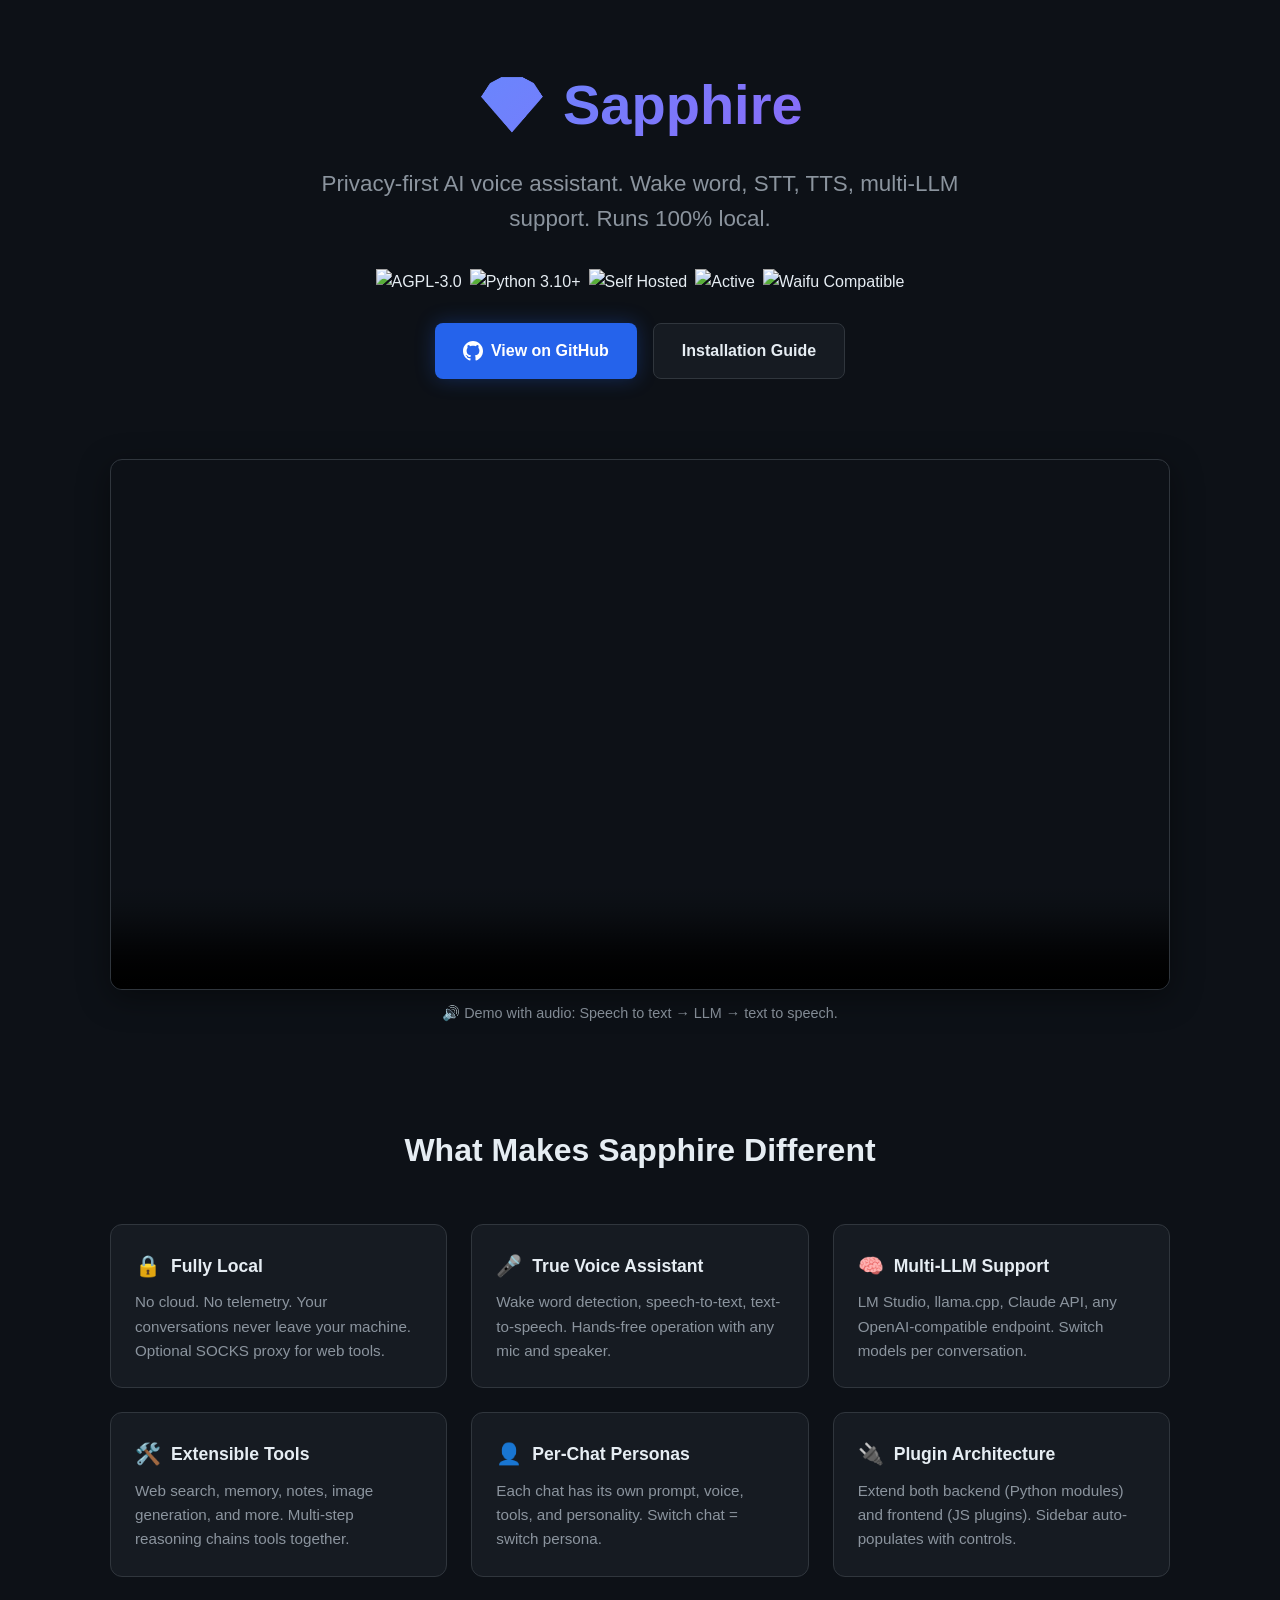
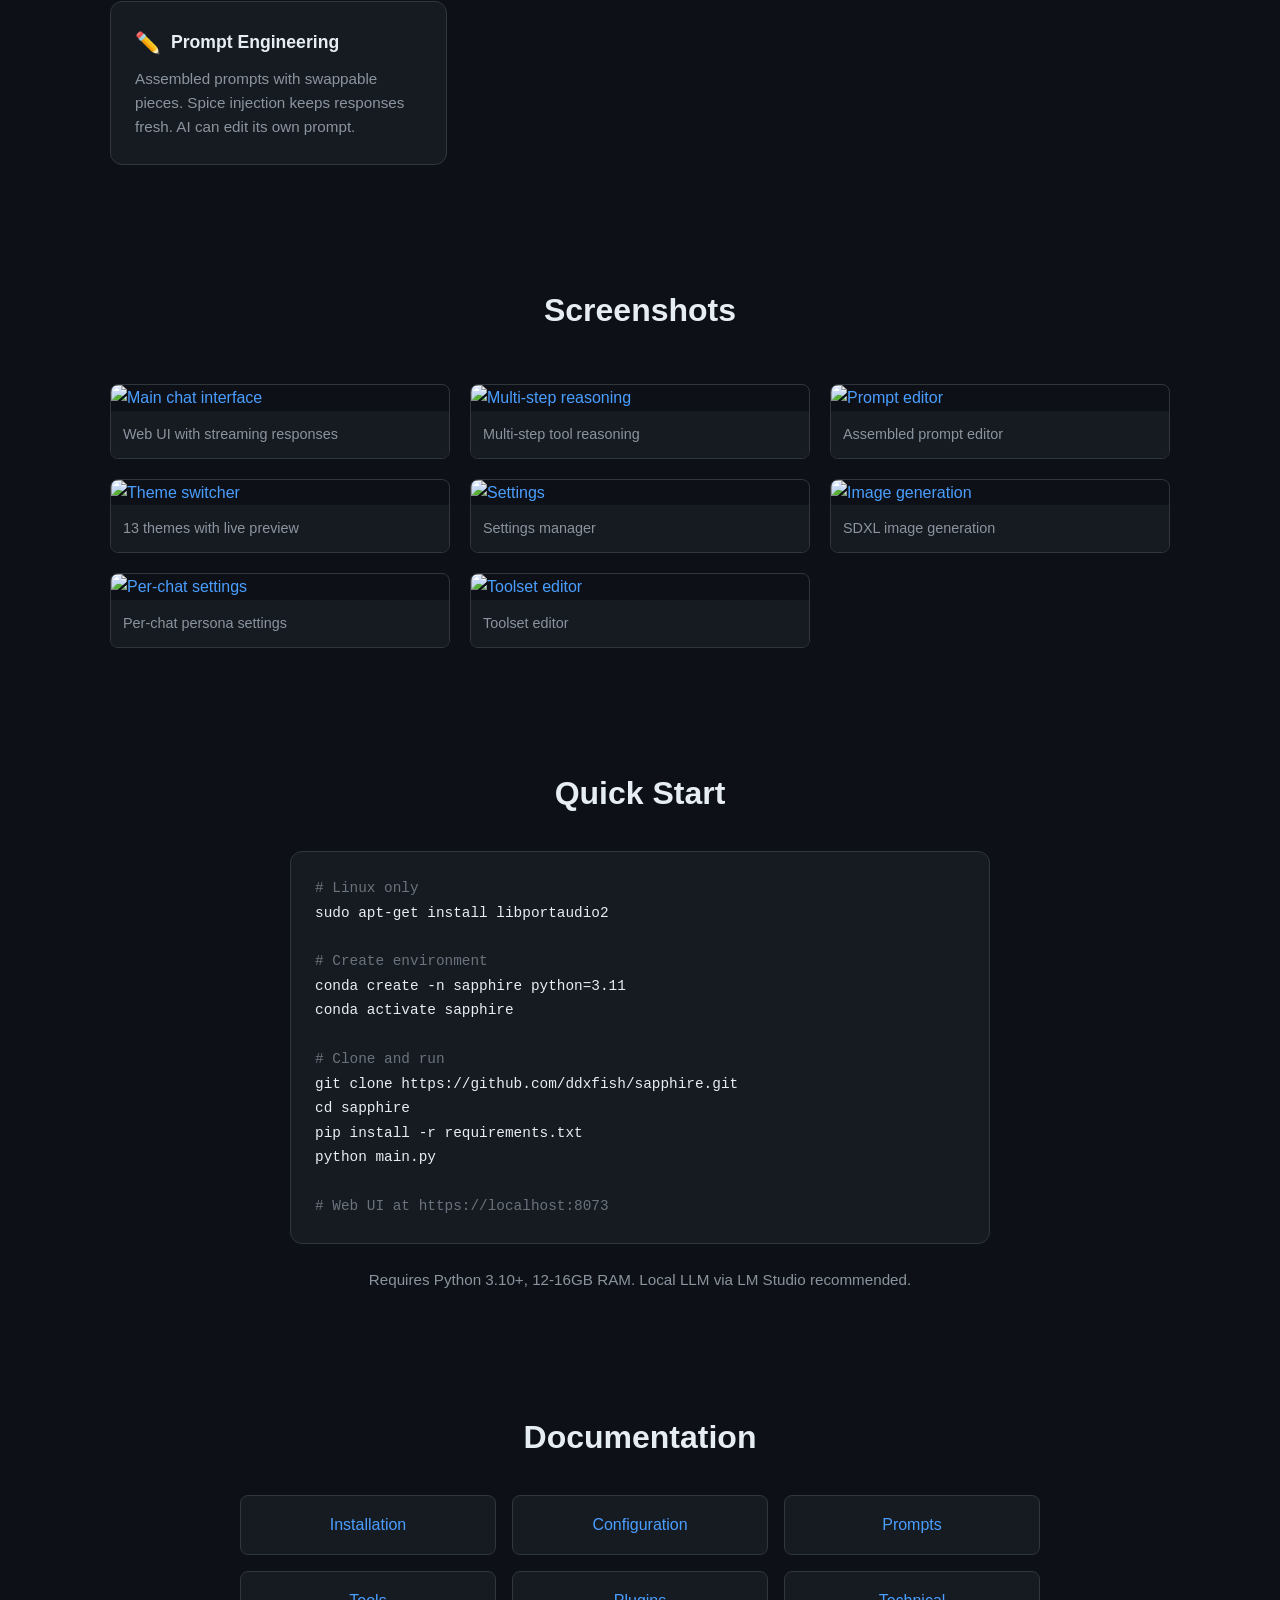
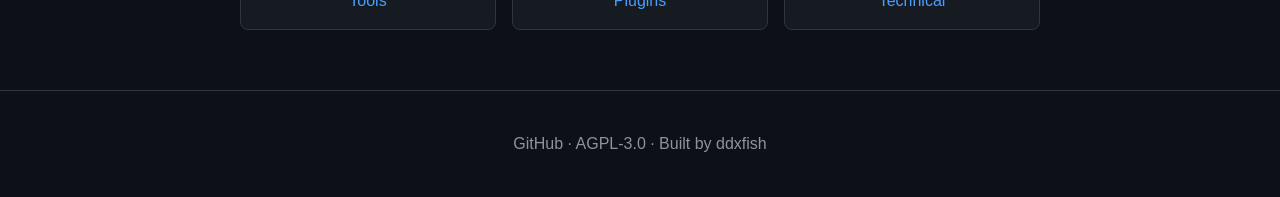
==== docs/index.html @ 8d2a9f5e "index.html for github pages" ====
<!DOCTYPE html>
<html lang="en">
<head>
    <meta charset="UTF-8">
    <meta name="viewport" content="width=device-width, initial-scale=1.0">
    <title>Sapphire - Local AI Voice Assistant</title>
    <meta name="description" content="Privacy-first AI voice assistant with wake word, STT, TTS, and multi-LLM support. Runs 100% local.">
    <link rel="icon" href="data:image/svg+xml,<svg xmlns='http://www.w3.org/2000/svg' viewBox='0 0 100 100'><text y='.9em' font-size='90'>💎</text></svg>">
    <style>
        :root {
            --bg: #0d1117;
            --bg-card: #161b22;
            --border: #30363d;
            --text: #e6edf3;
            --text-muted: #8b949e;
            --accent: #4a9eff;
            --accent-hover: #6bb3ff;
            --sapphire: #2563eb;
            --sapphire-glow: rgba(37, 99, 235, 0.3);
        }
        
        * { box-sizing: border-box; margin: 0; padding: 0; }
        
        body {
            font-family: -apple-system, BlinkMacSystemFont, 'Segoe UI', Roboto, Oxygen, Ubuntu, sans-serif;
            background: var(--bg);
            color: var(--text);
            line-height: 1.6;
        }
        
        a { color: var(--accent); text-decoration: none; }
        a:hover { color: var(--accent-hover); }
        
        .container {
            max-width: 1100px;
            margin: 0 auto;
            padding: 0 20px;
        }
        
        /* Hero */
        .hero {
            padding: 60px 0 40px;
            text-align: center;
        }
        
        .hero h1 {
            font-size: 3.5rem;
            font-weight: 700;
            margin-bottom: 16px;
            background: linear-gradient(135deg, var(--accent), #a855f7);
            -webkit-background-clip: text;
            -webkit-text-fill-color: transparent;
            background-clip: text;
        }
        
        .hero .tagline {
            font-size: 1.4rem;
            color: var(--text-muted);
            max-width: 700px;
            margin: 0 auto 32px;
        }
        
        .badges {
            display: flex;
            flex-wrap: wrap;
            justify-content: center;
            gap: 8px;
            margin-bottom: 32px;
        }
        
        .badges img { height: 22px; }
        
        .cta-buttons {
            display: flex;
            justify-content: center;
            gap: 16px;
            flex-wrap: wrap;
        }
        
        .btn {
            display: inline-flex;
            align-items: center;
            gap: 8px;
            padding: 14px 28px;
            border-radius: 8px;
            font-size: 1rem;
            font-weight: 600;
            transition: all 0.2s;
        }
        
        .btn-primary {
            background: var(--sapphire);
            color: white;
            box-shadow: 0 0 20px var(--sapphire-glow);
        }
        
        .btn-primary:hover {
            background: #3b82f6;
            color: white;
            transform: translateY(-2px);
        }
        
        .btn-secondary {
            background: var(--bg-card);
            border: 1px solid var(--border);
            color: var(--text);
        }
        
        .btn-secondary:hover {
            border-color: var(--accent);
            color: var(--text);
        }
        
        /* Video */
        .video-section {
            padding: 40px 0;
        }
        
        .video-wrapper {
            position: relative;
            border-radius: 12px;
            overflow: hidden;
            border: 1px solid var(--border);
            box-shadow: 0 8px 32px rgba(0,0,0,0.4);
        }
        
        .video-wrapper video {
            width: 100%;
            display: block;
        }
        
        .video-note {
            text-align: center;
            color: var(--text-muted);
            font-size: 0.9rem;
            margin-top: 12px;
        }
        
        /* Features */
        .features {
            padding: 60px 0;
        }
        
        .features h2 {
            text-align: center;
            font-size: 2rem;
            margin-bottom: 48px;
        }
        
        .feature-grid {
            display: grid;
            grid-template-columns: repeat(auto-fit, minmax(300px, 1fr));
            gap: 24px;
        }
        
        .feature-card {
            background: var(--bg-card);
            border: 1px solid var(--border);
            border-radius: 12px;
            padding: 24px;
            transition: border-color 0.2s;
        }
        
        .feature-card:hover {
            border-color: var(--accent);
        }
        
        .feature-card h3 {
            font-size: 1.1rem;
            margin-bottom: 8px;
            display: flex;
            align-items: center;
            gap: 10px;
        }
        
        .feature-card p {
            color: var(--text-muted);
            font-size: 0.95rem;
        }
        
        .feature-icon {
            font-size: 1.3rem;
        }
        
        /* Screenshots */
        .screenshots {
            padding: 60px 0;
        }
        
        .screenshots h2 {
            text-align: center;
            font-size: 2rem;
            margin-bottom: 48px;
        }
        
        .screenshot-grid {
            display: grid;
            grid-template-columns: repeat(auto-fit, minmax(280px, 1fr));
            gap: 20px;
        }
        
        .screenshot-item {
            border-radius: 8px;
            overflow: hidden;
            border: 1px solid var(--border);
            transition: transform 0.2s, box-shadow 0.2s;
        }
        
        .screenshot-item:hover {
            transform: translateY(-4px);
            box-shadow: 0 12px 24px rgba(0,0,0,0.3);
        }
        
        .screenshot-item img {
            width: 100%;
            display: block;
        }
        
        .screenshot-item figcaption {
            padding: 12px;
            background: var(--bg-card);
            font-size: 0.9rem;
            color: var(--text-muted);
        }
        
        /* Install */
        .install {
            padding: 60px 0;
        }
        
        .install h2 {
            text-align: center;
            font-size: 2rem;
            margin-bottom: 32px;
        }
        
        .code-block {
            background: var(--bg-card);
            border: 1px solid var(--border);
            border-radius: 12px;
            padding: 24px;
            overflow-x: auto;
            max-width: 700px;
            margin: 0 auto;
        }
        
        .code-block pre {
            font-family: 'SF Mono', Monaco, 'Cascadia Code', monospace;
            font-size: 0.9rem;
            line-height: 1.7;
        }
        
        .code-block .comment { color: #6a737d; }
        .code-block .cmd { color: var(--text); }
        
        .requirements {
            text-align: center;
            margin-top: 24px;
            color: var(--text-muted);
            font-size: 0.95rem;
        }
        
        /* Docs */
        .docs {
            padding: 60px 0;
        }
        
        .docs h2 {
            text-align: center;
            font-size: 2rem;
            margin-bottom: 32px;
        }
        
        .docs-grid {
            display: grid;
            grid-template-columns: repeat(auto-fit, minmax(200px, 1fr));
            gap: 16px;
            max-width: 800px;
            margin: 0 auto;
        }
        
        .docs-link {
            display: block;
            background: var(--bg-card);
            border: 1px solid var(--border);
            border-radius: 8px;
            padding: 16px;
            text-align: center;
            transition: border-color 0.2s;
        }
        
        .docs-link:hover {
            border-color: var(--accent);
        }
        
        /* Footer */
        footer {
            padding: 40px 0;
            text-align: center;
            border-top: 1px solid var(--border);
            color: var(--text-muted);
        }
        
        footer a { color: var(--text-muted); }
        footer a:hover { color: var(--accent); }
        
        /* Responsive */
        @media (max-width: 600px) {
            .hero h1 { font-size: 2.5rem; }
            .hero .tagline { font-size: 1.1rem; }
            .btn { padding: 12px 20px; font-size: 0.95rem; }
        }
    </style>
</head>
<body>
    <div class="container">
        <section class="hero">
            <h1>💎 Sapphire</h1>
            <p class="tagline">Privacy-first AI voice assistant. Wake word, STT, TTS, multi-LLM support. Runs 100% local.</p>
            
            <div class="badges">
                <img src="https://img.shields.io/badge/License-AGPL_3.0-blue" alt="AGPL-3.0">
                <img src="https://img.shields.io/badge/Python-3.10+-3776AB?logo=python&logoColor=white" alt="Python 3.10+">
                <img src="https://img.shields.io/badge/Self_Hosted-100%25-informational" alt="Self Hosted">
                <img src="https://img.shields.io/badge/Status-Active-success" alt="Active">
                <img src="https://img.shields.io/badge/Waifu-Compatible-ff69b4" alt="Waifu Compatible">
            </div>
            
            <div class="cta-buttons">
                <a href="https://github.com/ddxfish/sapphire" class="btn btn-primary">
                    <svg width="20" height="20" viewBox="0 0 24 24" fill="currentColor"><path d="M12 0c-6.626 0-12 5.373-12 12 0 5.302 3.438 9.8 8.207 11.387.599.111.793-.261.793-.577v-2.234c-3.338.726-4.033-1.416-4.033-1.416-.546-1.387-1.333-1.756-1.333-1.756-1.089-.745.083-.729.083-.729 1.205.084 1.839 1.237 1.839 1.237 1.07 1.834 2.807 1.304 3.492.997.107-.775.418-1.305.762-1.604-2.665-.305-5.467-1.334-5.467-5.931 0-1.311.469-2.381 1.236-3.221-.124-.303-.535-1.524.117-3.176 0 0 1.008-.322 3.301 1.23.957-.266 1.983-.399 3.003-.404 1.02.005 2.047.138 3.006.404 2.291-1.552 3.297-1.23 3.297-1.23.653 1.653.242 2.874.118 3.176.77.84 1.235 1.911 1.235 3.221 0 4.609-2.807 5.624-5.479 5.921.43.372.823 1.102.823 2.222v3.293c0 .319.192.694.801.576 4.765-1.589 8.199-6.086 8.199-11.386 0-6.627-5.373-12-12-12z"/></svg>
                    View on GitHub
                </a>
                <a href="INSTALLATION.html" class="btn btn-secondary">Installation Guide</a>
            </div>
        </section>
        
        <section class="video-section">
            <div class="video-wrapper">
                <video controls poster="screenshots/sapphire-ai.png">
                    <source src="https://github.com/user-attachments/assets/ed0dca80-121b-46e0-9c94-b98d6e9228c8" type="video/mp4">
                    Your browser does not support video.
                </video>
            </div>
            <p class="video-note">🔊 Demo with audio: Speech to text → LLM → text to speech.</p>
        </section>
        
        <section class="features">
            <h2>What Makes Sapphire Different</h2>
            <div class="feature-grid">
                <div class="feature-card">
                    <h3><span class="feature-icon">🔒</span> Fully Local</h3>
                    <p>No cloud. No telemetry. Your conversations never leave your machine. Optional SOCKS proxy for web tools.</p>
                </div>
                <div class="feature-card">
                    <h3><span class="feature-icon">🎤</span> True Voice Assistant</h3>
                    <p>Wake word detection, speech-to-text, text-to-speech. Hands-free operation with any mic and speaker.</p>
                </div>
                <div class="feature-card">
                    <h3><span class="feature-icon">🧠</span> Multi-LLM Support</h3>
                    <p>LM Studio, llama.cpp, Claude API, any OpenAI-compatible endpoint. Switch models per conversation.</p>
                </div>
                <div class="feature-card">
                    <h3><span class="feature-icon">🛠️</span> Extensible Tools</h3>
                    <p>Web search, memory, notes, image generation, and more. Multi-step reasoning chains tools together.</p>
                </div>
                <div class="feature-card">
                    <h3><span class="feature-icon">👤</span> Per-Chat Personas</h3>
                    <p>Each chat has its own prompt, voice, tools, and personality. Switch chat = switch persona.</p>
                </div>
                <div class="feature-card">
                    <h3><span class="feature-icon">🔌</span> Plugin Architecture</h3>
                    <p>Extend both backend (Python modules) and frontend (JS plugins). Sidebar auto-populates with controls.</p>
                </div>
                <div class="feature-card">
                    <h3><span class="feature-icon">✏️</span> Prompt Engineering</h3>
                    <p>Assembled prompts with swappable pieces. Spice injection keeps responses fresh. AI can edit its own prompt.</p>
                </div>
            </div>
        </section>
        
        <section class="screenshots">
            <h2>Screenshots</h2>
            <div class="screenshot-grid">
                <figure class="screenshot-item">
                    <a href="screenshots/sapphire-ai.png" target="_blank">
                        <img src="screenshots/sapphire-ai.png" alt="Main chat interface" loading="lazy">
                    </a>
                    <figcaption>Web UI with streaming responses</figcaption>
                </figure>
                <figure class="screenshot-item">
                    <a href="screenshots/multi-step-tool-reasoning.png" target="_blank">
                        <img src="screenshots/multi-step-tool-reasoning.png" alt="Multi-step reasoning" loading="lazy">
                    </a>
                    <figcaption>Multi-step tool reasoning</figcaption>
                </figure>
                <figure class="screenshot-item">
                    <a href="screenshots/prompt-editor-assembled.png" target="_blank">
                        <img src="screenshots/prompt-editor-assembled.png" alt="Prompt editor" loading="lazy">
                    </a>
                    <figcaption>Assembled prompt editor</figcaption>
                </figure>
                <figure class="screenshot-item">
                    <a href="screenshots/theme-switcher.png" target="_blank">
                        <img src="screenshots/theme-switcher.png" alt="Theme switcher" loading="lazy">
                    </a>
                    <figcaption>13 themes with live preview</figcaption>
                </figure>
                <figure class="screenshot-item">
                    <a href="screenshots/settings-manager.png" target="_blank">
                        <img src="screenshots/settings-manager.png" alt="Settings" loading="lazy">
                    </a>
                    <figcaption>Settings manager</figcaption>
                </figure>
                <figure class="screenshot-item">
                    <a href="screenshots/image-generation.png" target="_blank">
                        <img src="screenshots/image-generation.png" alt="Image generation" loading="lazy">
                    </a>
                    <figcaption>SDXL image generation</figcaption>
                </figure>
                <figure class="screenshot-item">
                    <a href="screenshots/per-chat-settings.png" target="_blank">
                        <img src="screenshots/per-chat-settings.png" alt="Per-chat settings" loading="lazy">
                    </a>
                    <figcaption>Per-chat persona settings</figcaption>
                </figure>
                <figure class="screenshot-item">
                    <a href="screenshots/toolset-editor.png" target="_blank">
                        <img src="screenshots/toolset-editor.png" alt="Toolset editor" loading="lazy">
                    </a>
                    <figcaption>Toolset editor</figcaption>
                </figure>
            </div>
        </section>
        
        <section class="install">
            <h2>Quick Start</h2>
            <div class="code-block">
<pre><span class="comment"># Linux only</span>
<span class="cmd">sudo apt-get install libportaudio2</span>

<span class="comment"># Create environment</span>
<span class="cmd">conda create -n sapphire python=3.11</span>
<span class="cmd">conda activate sapphire</span>

<span class="comment"># Clone and run</span>
<span class="cmd">git clone https://github.com/ddxfish/sapphire.git</span>
<span class="cmd">cd sapphire</span>
<span class="cmd">pip install -r requirements.txt</span>
<span class="cmd">python main.py</span>

<span class="comment"># Web UI at https://localhost:8073</span></pre>
            </div>
            <p class="requirements">Requires Python 3.10+, 12-16GB RAM. Local LLM via LM Studio recommended.</p>
        </section>
        
        <section class="docs">
            <h2>Documentation</h2>
            <div class="docs-grid">
                <a href="INSTALLATION.html" class="docs-link">Installation</a>
                <a href="CONFIGURATION.html" class="docs-link">Configuration</a>
                <a href="PROMPTS.html" class="docs-link">Prompts</a>
                <a href="TOOLS.html" class="docs-link">Tools</a>
                <a href="PLUGINS.html" class="docs-link">Plugins</a>
                <a href="TECHNICAL.html" class="docs-link">Technical</a>
            </div>
        </section>
    </div>
    
    <footer>
        <div class="container">
            <p>
                <a href="https://github.com/ddxfish/sapphire">GitHub</a> · 
                <a href="https://github.com/ddxfish/sapphire/blob/main/LICENSE">AGPL-3.0</a> · 
                Built by <a href="https://github.com/ddxfish">ddxfish</a>
            </p>
        </div>
    </footer>
</body>
</html>
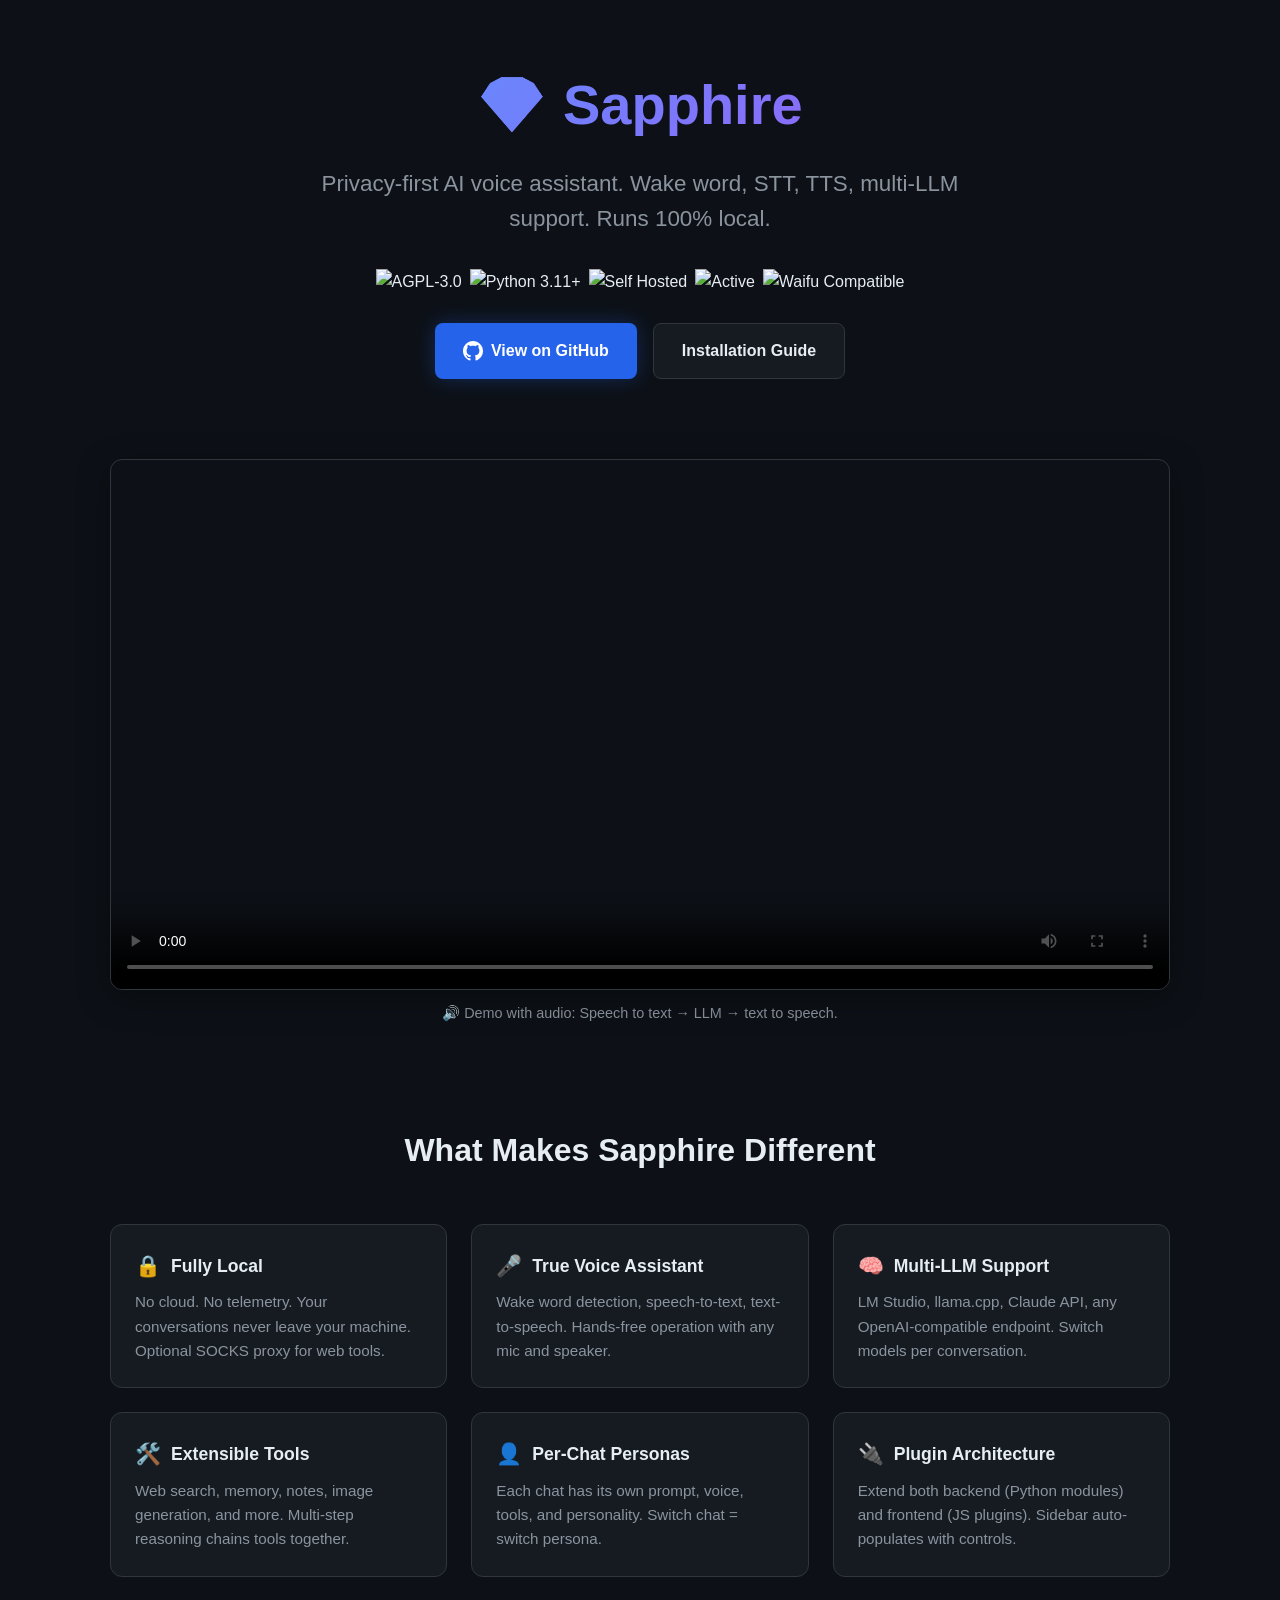
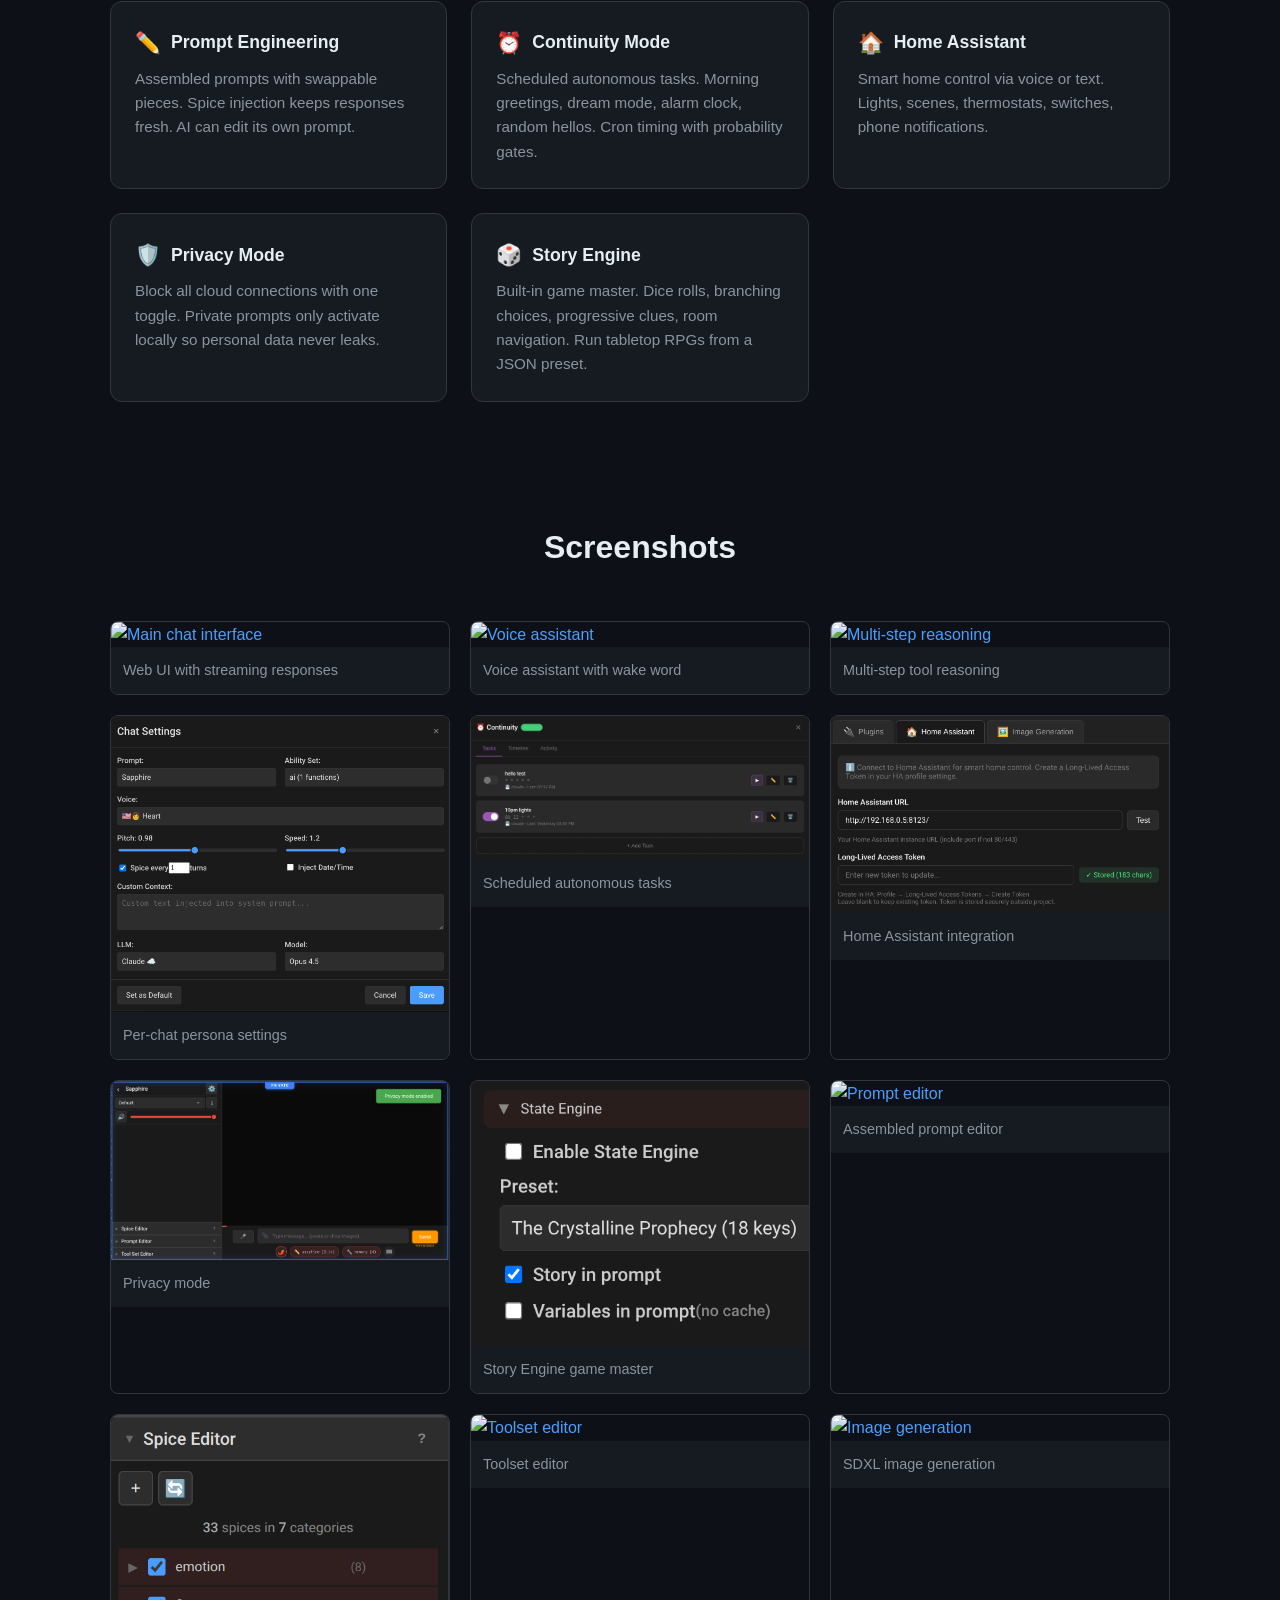
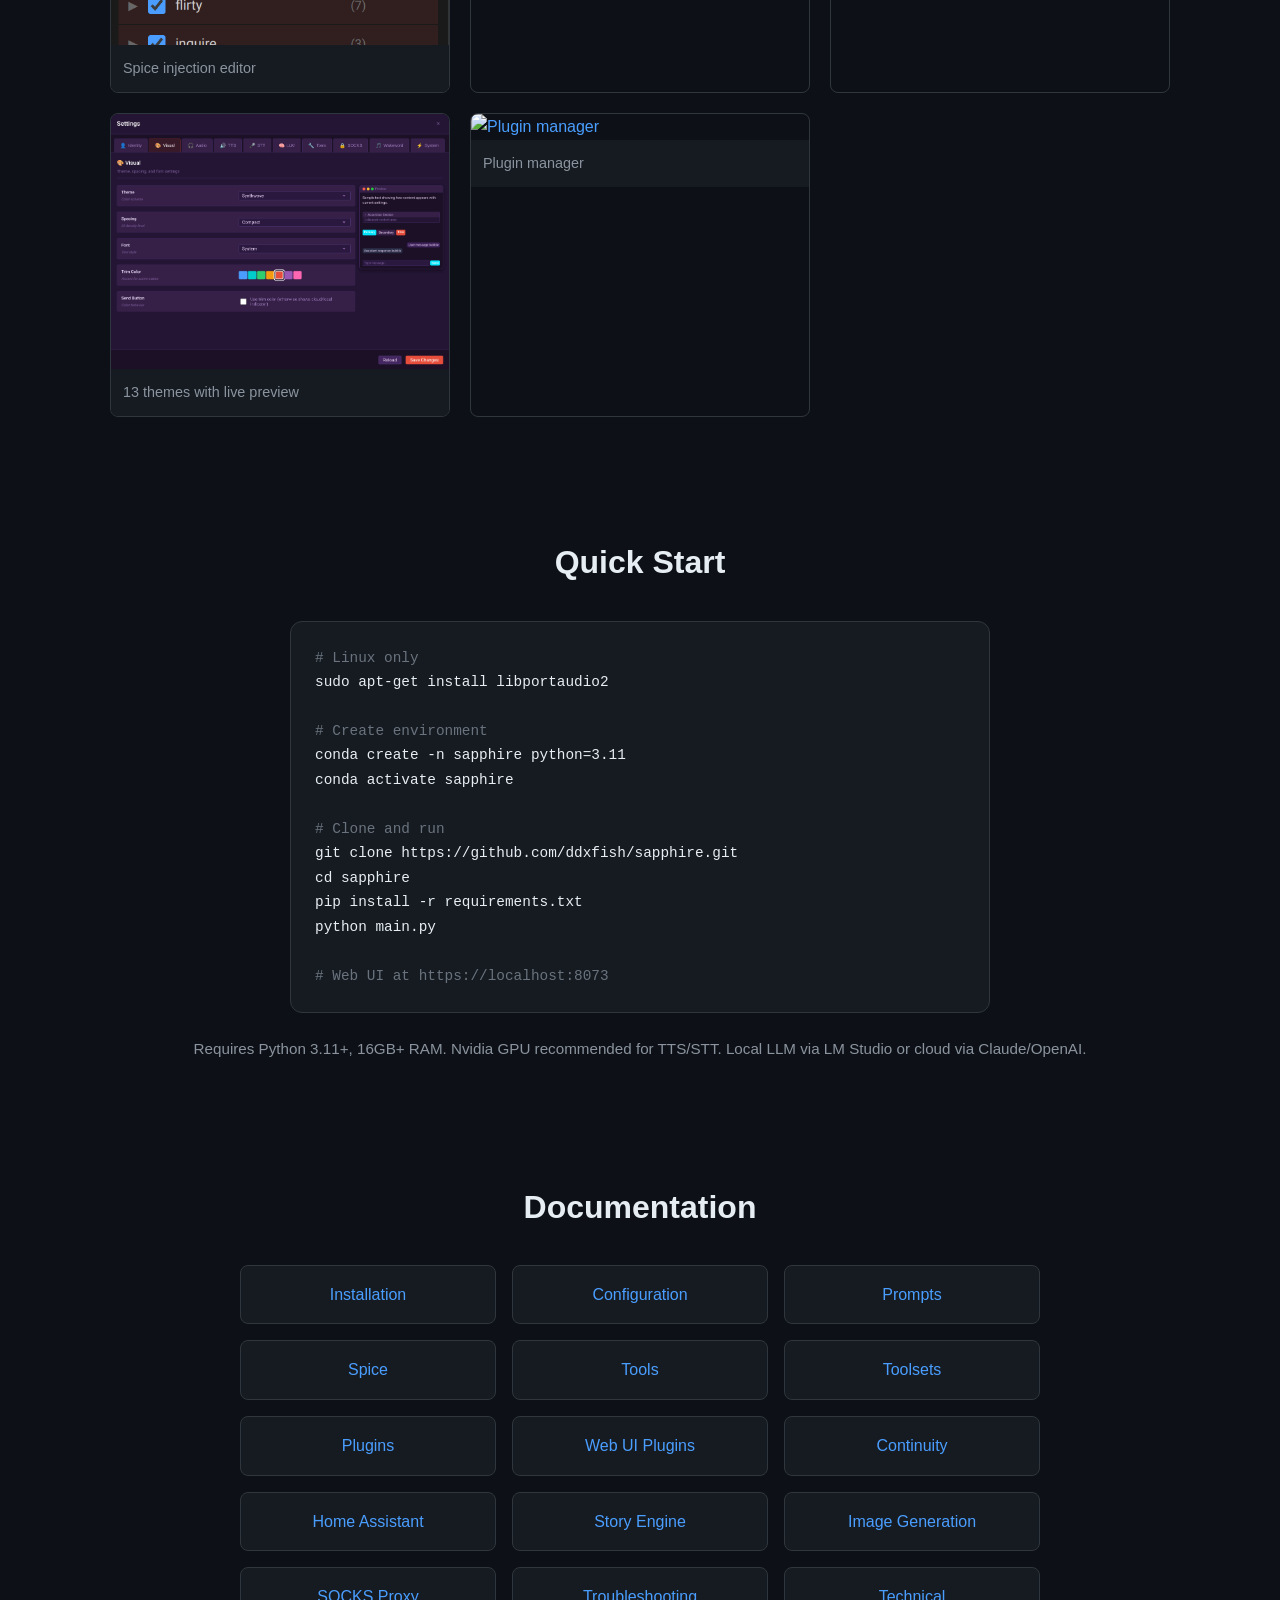
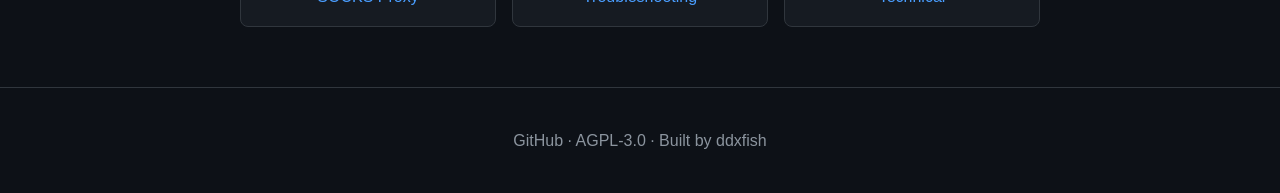
==== commit c96b19d3: "added use cases, updated github pages" ====
--- a/docs/index.html
+++ b/docs/index.html
@@ -320,7 +320,7 @@
             
             <div class="badges">
                 <img src="https://img.shields.io/badge/License-AGPL_3.0-blue" alt="AGPL-3.0">
-                <img src="https://img.shields.io/badge/Python-3.10+-3776AB?logo=python&logoColor=white" alt="Python 3.10+">
+                <img src="https://img.shields.io/badge/Python-3.11+-3776AB?logo=python&logoColor=white" alt="Python 3.11+">
                 <img src="https://img.shields.io/badge/Self_Hosted-100%25-informational" alt="Self Hosted">
                 <img src="https://img.shields.io/badge/Status-Active-success" alt="Active">
                 <img src="https://img.shields.io/badge/Waifu-Compatible-ff69b4" alt="Waifu Compatible">
@@ -376,6 +376,22 @@
                     <h3><span class="feature-icon">✏️</span> Prompt Engineering</h3>
                     <p>Assembled prompts with swappable pieces. Spice injection keeps responses fresh. AI can edit its own prompt.</p>
                 </div>
+                <div class="feature-card">
+                    <h3><span class="feature-icon">⏰</span> Continuity Mode</h3>
+                    <p>Scheduled autonomous tasks. Morning greetings, dream mode, alarm clock, random hellos. Cron timing with probability gates.</p>
+                </div>
+                <div class="feature-card">
+                    <h3><span class="feature-icon">🏠</span> Home Assistant</h3>
+                    <p>Smart home control via voice or text. Lights, scenes, thermostats, switches, phone notifications.</p>
+                </div>
+                <div class="feature-card">
+                    <h3><span class="feature-icon">🛡️</span> Privacy Mode</h3>
+                    <p>Block all cloud connections with one toggle. Private prompts only activate locally so personal data never leaks.</p>
+                </div>
+                <div class="feature-card">
+                    <h3><span class="feature-icon">🎲</span> Story Engine</h3>
+                    <p>Built-in game master. Dice rolls, branching choices, progressive clues, room navigation. Run tabletop RPGs from a JSON preset.</p>
+                </div>
             </div>
         </section>
         
@@ -389,46 +405,82 @@
                     <figcaption>Web UI with streaming responses</figcaption>
                 </figure>
                 <figure class="screenshot-item">
+                    <a href="screenshots/settings-wakeword.png" target="_blank">
+                        <img src="screenshots/settings-wakeword.png" alt="Voice assistant" loading="lazy">
+                    </a>
+                    <figcaption>Voice assistant with wake word</figcaption>
+                </figure>
+                <figure class="screenshot-item">
                     <a href="screenshots/multi-step-tool-reasoning.png" target="_blank">
                         <img src="screenshots/multi-step-tool-reasoning.png" alt="Multi-step reasoning" loading="lazy">
                     </a>
                     <figcaption>Multi-step tool reasoning</figcaption>
                 </figure>
                 <figure class="screenshot-item">
+                    <a href="screenshots/per-chat-settings.png" target="_blank">
+                        <img src="screenshots/per-chat-settings.png" alt="Per-chat settings" loading="lazy">
+                    </a>
+                    <figcaption>Per-chat persona settings</figcaption>
+                </figure>
+                <figure class="screenshot-item">
+                    <a href="screenshots/continuity-scheduling.png" target="_blank">
+                        <img src="screenshots/continuity-scheduling.png" alt="Continuity mode" loading="lazy">
+                    </a>
+                    <figcaption>Scheduled autonomous tasks</figcaption>
+                </figure>
+                <figure class="screenshot-item">
+                    <a href="screenshots/home-assistant-integration.png" target="_blank">
+                        <img src="screenshots/home-assistant-integration.png" alt="Home Assistant" loading="lazy">
+                    </a>
+                    <figcaption>Home Assistant integration</figcaption>
+                </figure>
+                <figure class="screenshot-item">
+                    <a href="screenshots/private-mode.png" target="_blank">
+                        <img src="screenshots/private-mode.png" alt="Privacy mode" loading="lazy">
+                    </a>
+                    <figcaption>Privacy mode</figcaption>
+                </figure>
+                <figure class="screenshot-item">
+                    <a href="screenshots/story-engine.png" target="_blank">
+                        <img src="screenshots/story-engine.png" alt="Story Engine" loading="lazy">
+                    </a>
+                    <figcaption>Story Engine game master</figcaption>
+                </figure>
+                <figure class="screenshot-item">
                     <a href="screenshots/prompt-editor-assembled.png" target="_blank">
                         <img src="screenshots/prompt-editor-assembled.png" alt="Prompt editor" loading="lazy">
                     </a>
                     <figcaption>Assembled prompt editor</figcaption>
                 </figure>
                 <figure class="screenshot-item">
+                    <a href="screenshots/spice-editor.png" target="_blank">
+                        <img src="screenshots/spice-editor.png" alt="Spice editor" loading="lazy">
+                    </a>
+                    <figcaption>Spice injection editor</figcaption>
+                </figure>
+                <figure class="screenshot-item">
+                    <a href="screenshots/toolset-editor.png" target="_blank">
+                        <img src="screenshots/toolset-editor.png" alt="Toolset editor" loading="lazy">
+                    </a>
+                    <figcaption>Toolset editor</figcaption>
+                </figure>
+                <figure class="screenshot-item">
+                    <a href="screenshots/image-generation.png" target="_blank">
+                        <img src="screenshots/image-generation.png" alt="Image generation" loading="lazy">
+                    </a>
+                    <figcaption>SDXL image generation</figcaption>
+                </figure>
+                <figure class="screenshot-item">
                     <a href="screenshots/theme-switcher.png" target="_blank">
                         <img src="screenshots/theme-switcher.png" alt="Theme switcher" loading="lazy">
                     </a>
                     <figcaption>13 themes with live preview</figcaption>
                 </figure>
                 <figure class="screenshot-item">
-                    <a href="screenshots/settings-manager.png" target="_blank">
-                        <img src="screenshots/settings-manager.png" alt="Settings" loading="lazy">
-                    </a>
-                    <figcaption>Settings manager</figcaption>
-                </figure>
-                <figure class="screenshot-item">
-                    <a href="screenshots/image-generation.png" target="_blank">
-                        <img src="screenshots/image-generation.png" alt="Image generation" loading="lazy">
-                    </a>
-                    <figcaption>SDXL image generation</figcaption>
-                </figure>
-                <figure class="screenshot-item">
-                    <a href="screenshots/per-chat-settings.png" target="_blank">
-                        <img src="screenshots/per-chat-settings.png" alt="Per-chat settings" loading="lazy">
-                    </a>
-                    <figcaption>Per-chat persona settings</figcaption>
-                </figure>
-                <figure class="screenshot-item">
-                    <a href="screenshots/toolset-editor.png" target="_blank">
-                        <img src="screenshots/toolset-editor.png" alt="Toolset editor" loading="lazy">
-                    </a>
-                    <figcaption>Toolset editor</figcaption>
+                    <a href="screenshots/plugin-manager.png" target="_blank">
+                        <img src="screenshots/plugin-manager.png" alt="Plugin manager" loading="lazy">
+                    </a>
+                    <figcaption>Plugin manager</figcaption>
                 </figure>
             </div>
         </section>
@@ -451,7 +503,7 @@
 
 <span class="comment"># Web UI at https://localhost:8073</span></pre>
             </div>
-            <p class="requirements">Requires Python 3.10+, 12-16GB RAM. Local LLM via LM Studio recommended.</p>
+            <p class="requirements">Requires Python 3.11+, 16GB+ RAM. Nvidia GPU recommended for TTS/STT. Local LLM via LM Studio or cloud via Claude/OpenAI.</p>
         </section>
         
         <section class="docs">
@@ -460,8 +512,17 @@
                 <a href="INSTALLATION.html" class="docs-link">Installation</a>
                 <a href="CONFIGURATION.html" class="docs-link">Configuration</a>
                 <a href="PROMPTS.html" class="docs-link">Prompts</a>
+                <a href="SPICE.html" class="docs-link">Spice</a>
                 <a href="TOOLS.html" class="docs-link">Tools</a>
+                <a href="TOOLSETS.html" class="docs-link">Toolsets</a>
                 <a href="PLUGINS.html" class="docs-link">Plugins</a>
+                <a href="WEB-PLUGINS.html" class="docs-link">Web UI Plugins</a>
+                <a href="CONTINUITY.html" class="docs-link">Continuity</a>
+                <a href="HOME-ASSISTANT.html" class="docs-link">Home Assistant</a>
+                <a href="STATE-ENGINE.html" class="docs-link">Story Engine</a>
+                <a href="IMAGE-GEN.html" class="docs-link">Image Generation</a>
+                <a href="SOCKS.html" class="docs-link">SOCKS Proxy</a>
+                <a href="TROUBLESHOOTING.html" class="docs-link">Troubleshooting</a>
                 <a href="TECHNICAL.html" class="docs-link">Technical</a>
             </div>
         </section>
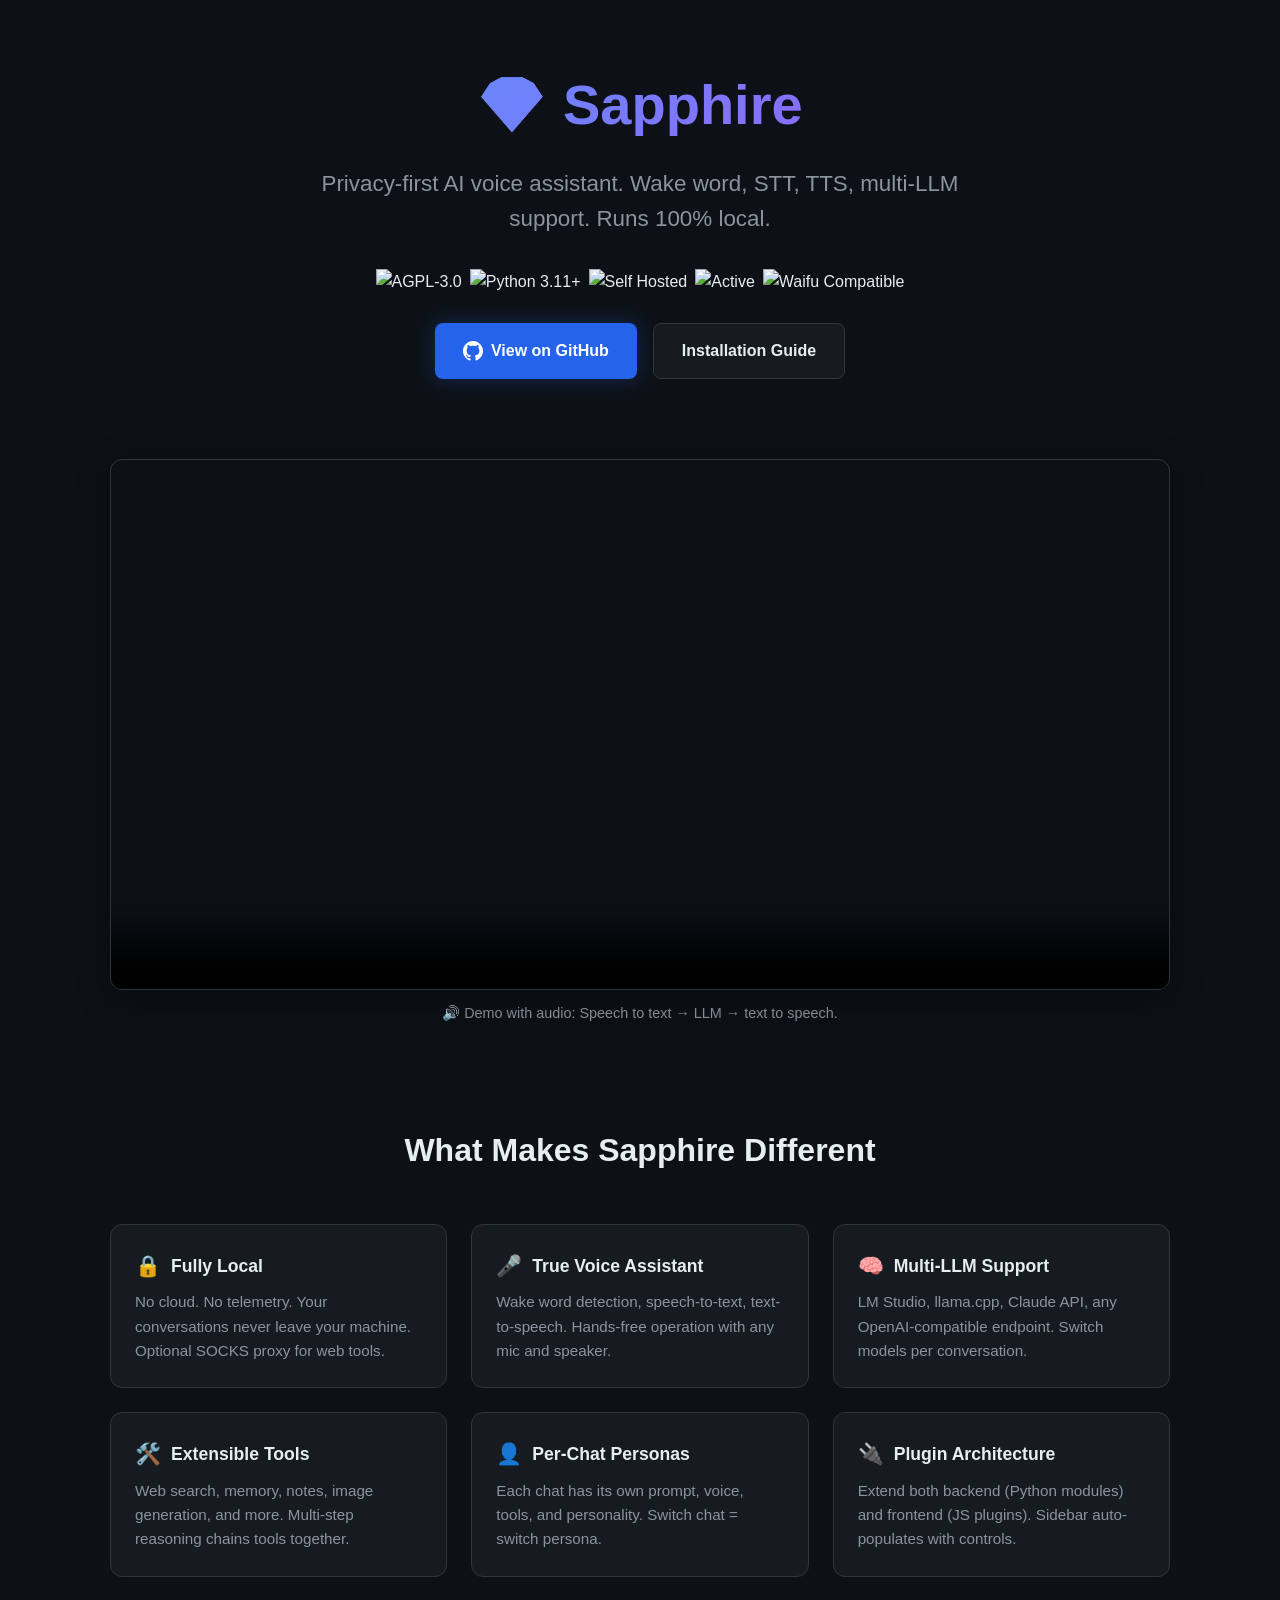
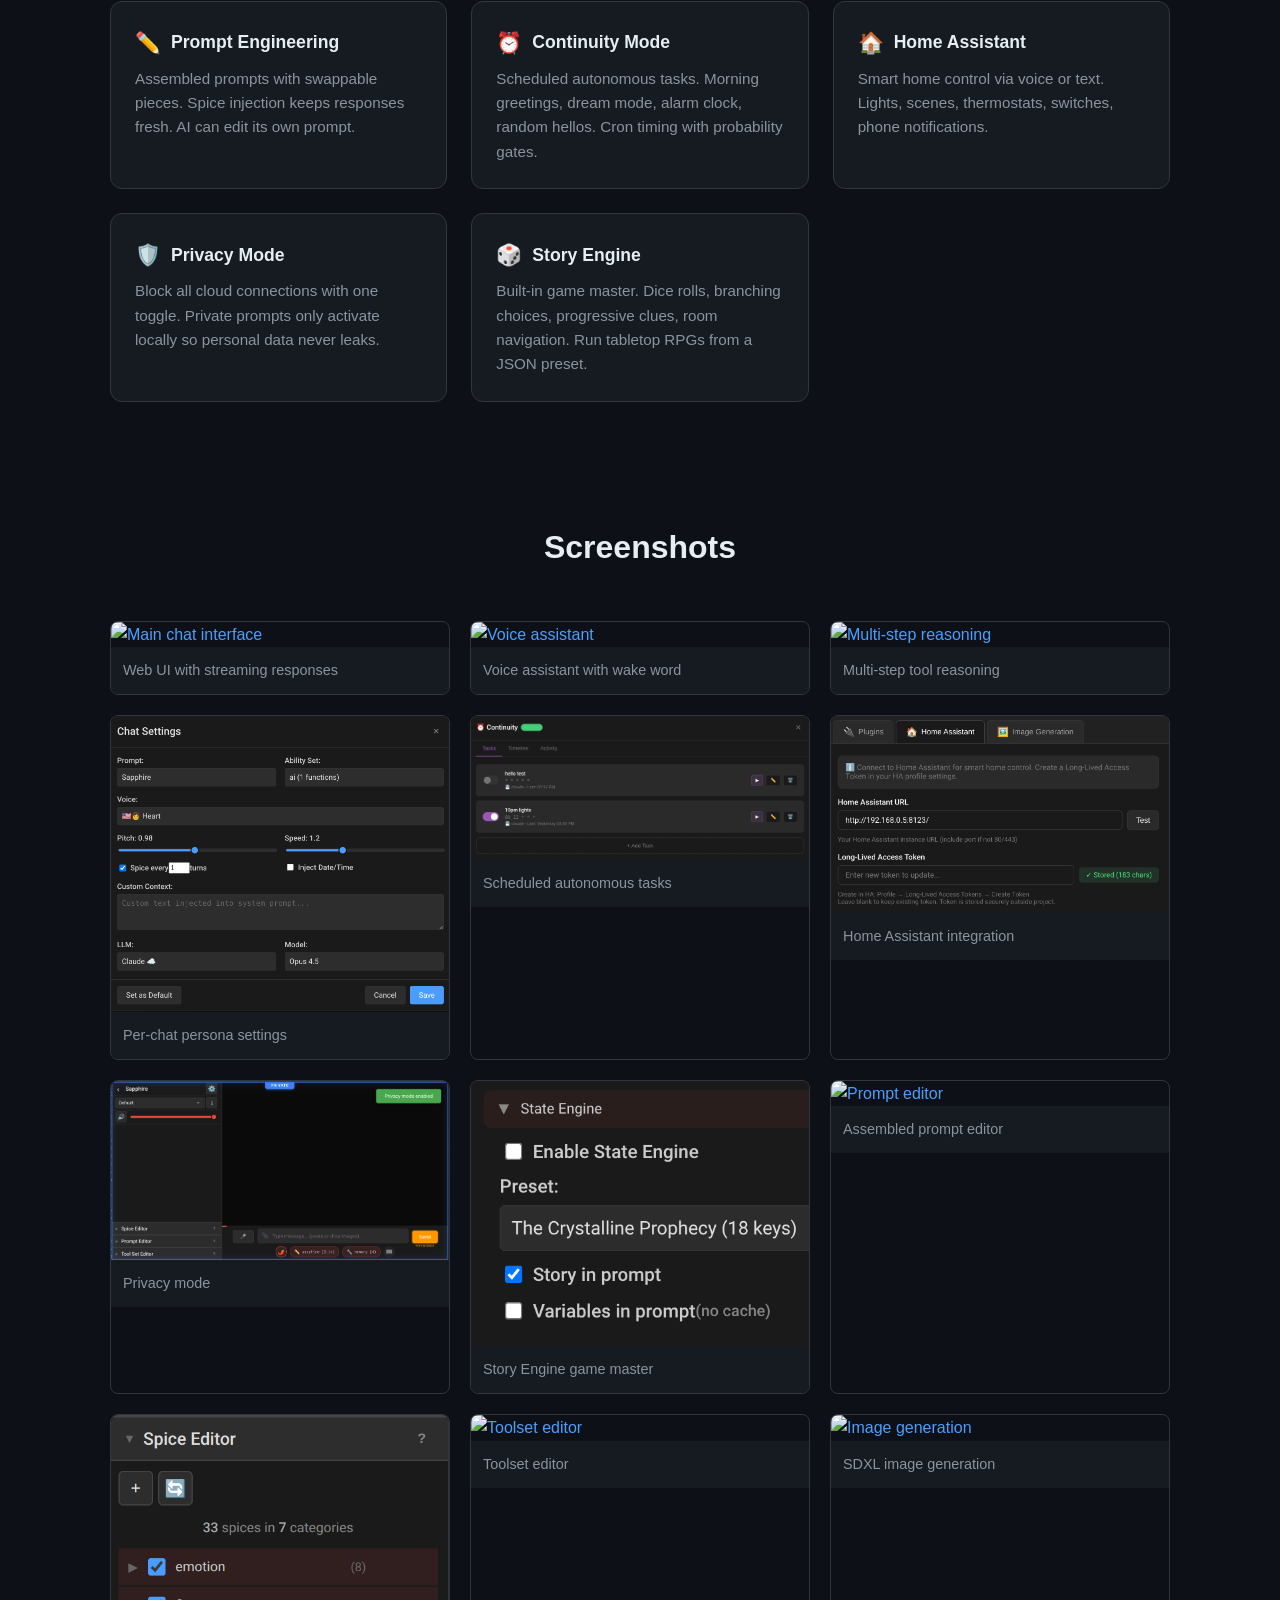
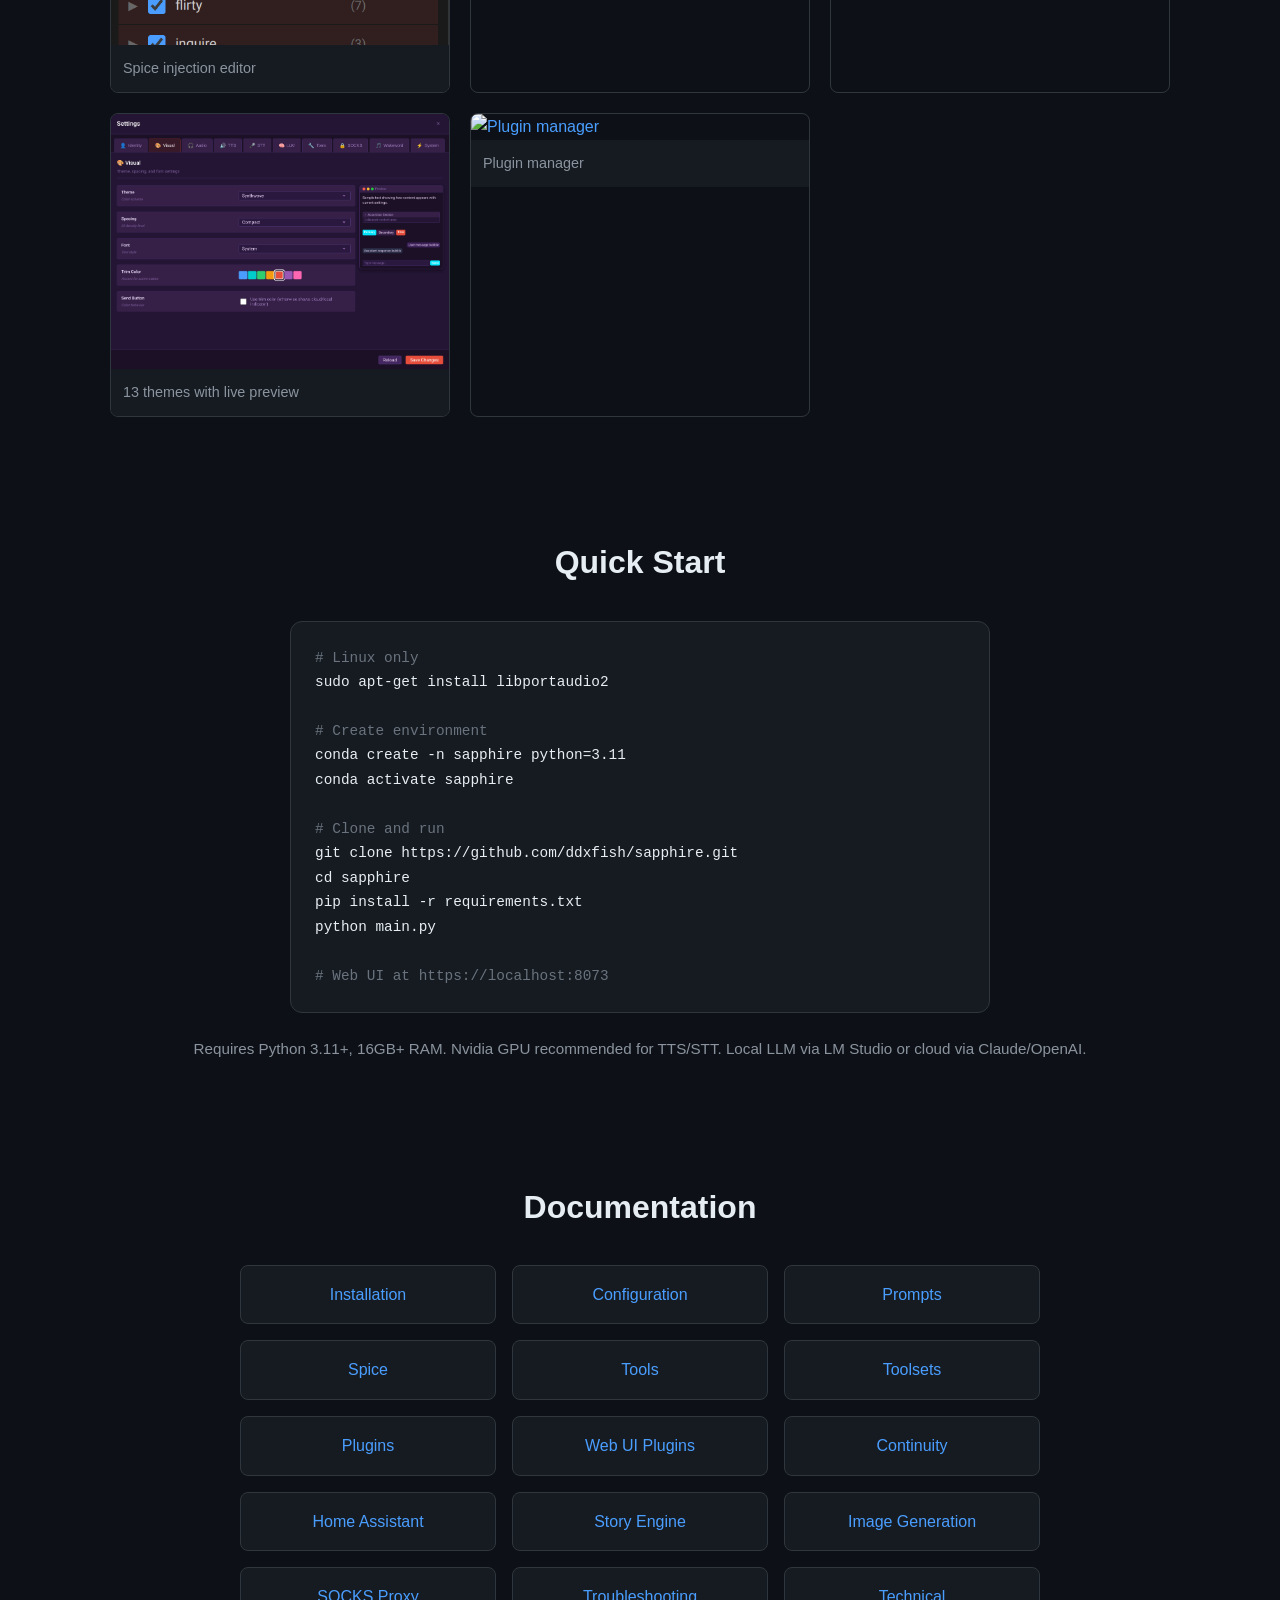
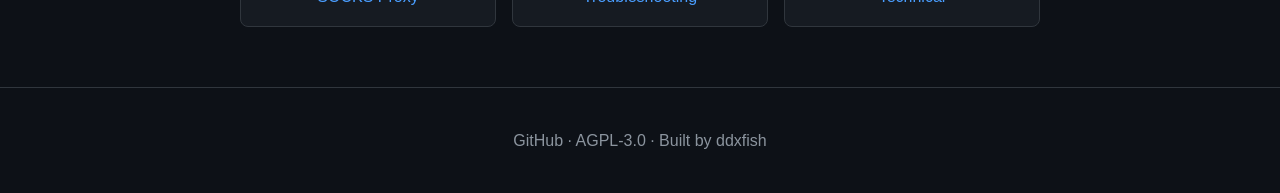
==== commit 7ada6332: "removed references to state engine, fixed 404 on load" ====
--- a/docs/index.html
+++ b/docs/index.html
@@ -519,7 +519,7 @@
                 <a href="WEB-PLUGINS.html" class="docs-link">Web UI Plugins</a>
                 <a href="CONTINUITY.html" class="docs-link">Continuity</a>
                 <a href="HOME-ASSISTANT.html" class="docs-link">Home Assistant</a>
-                <a href="STATE-ENGINE.html" class="docs-link">Story Engine</a>
+                <a href="STORY-ENGINE.html" class="docs-link">Story Engine</a>
                 <a href="IMAGE-GEN.html" class="docs-link">Image Generation</a>
                 <a href="SOCKS.html" class="docs-link">SOCKS Proxy</a>
                 <a href="TROUBLESHOOTING.html" class="docs-link">Troubleshooting</a>
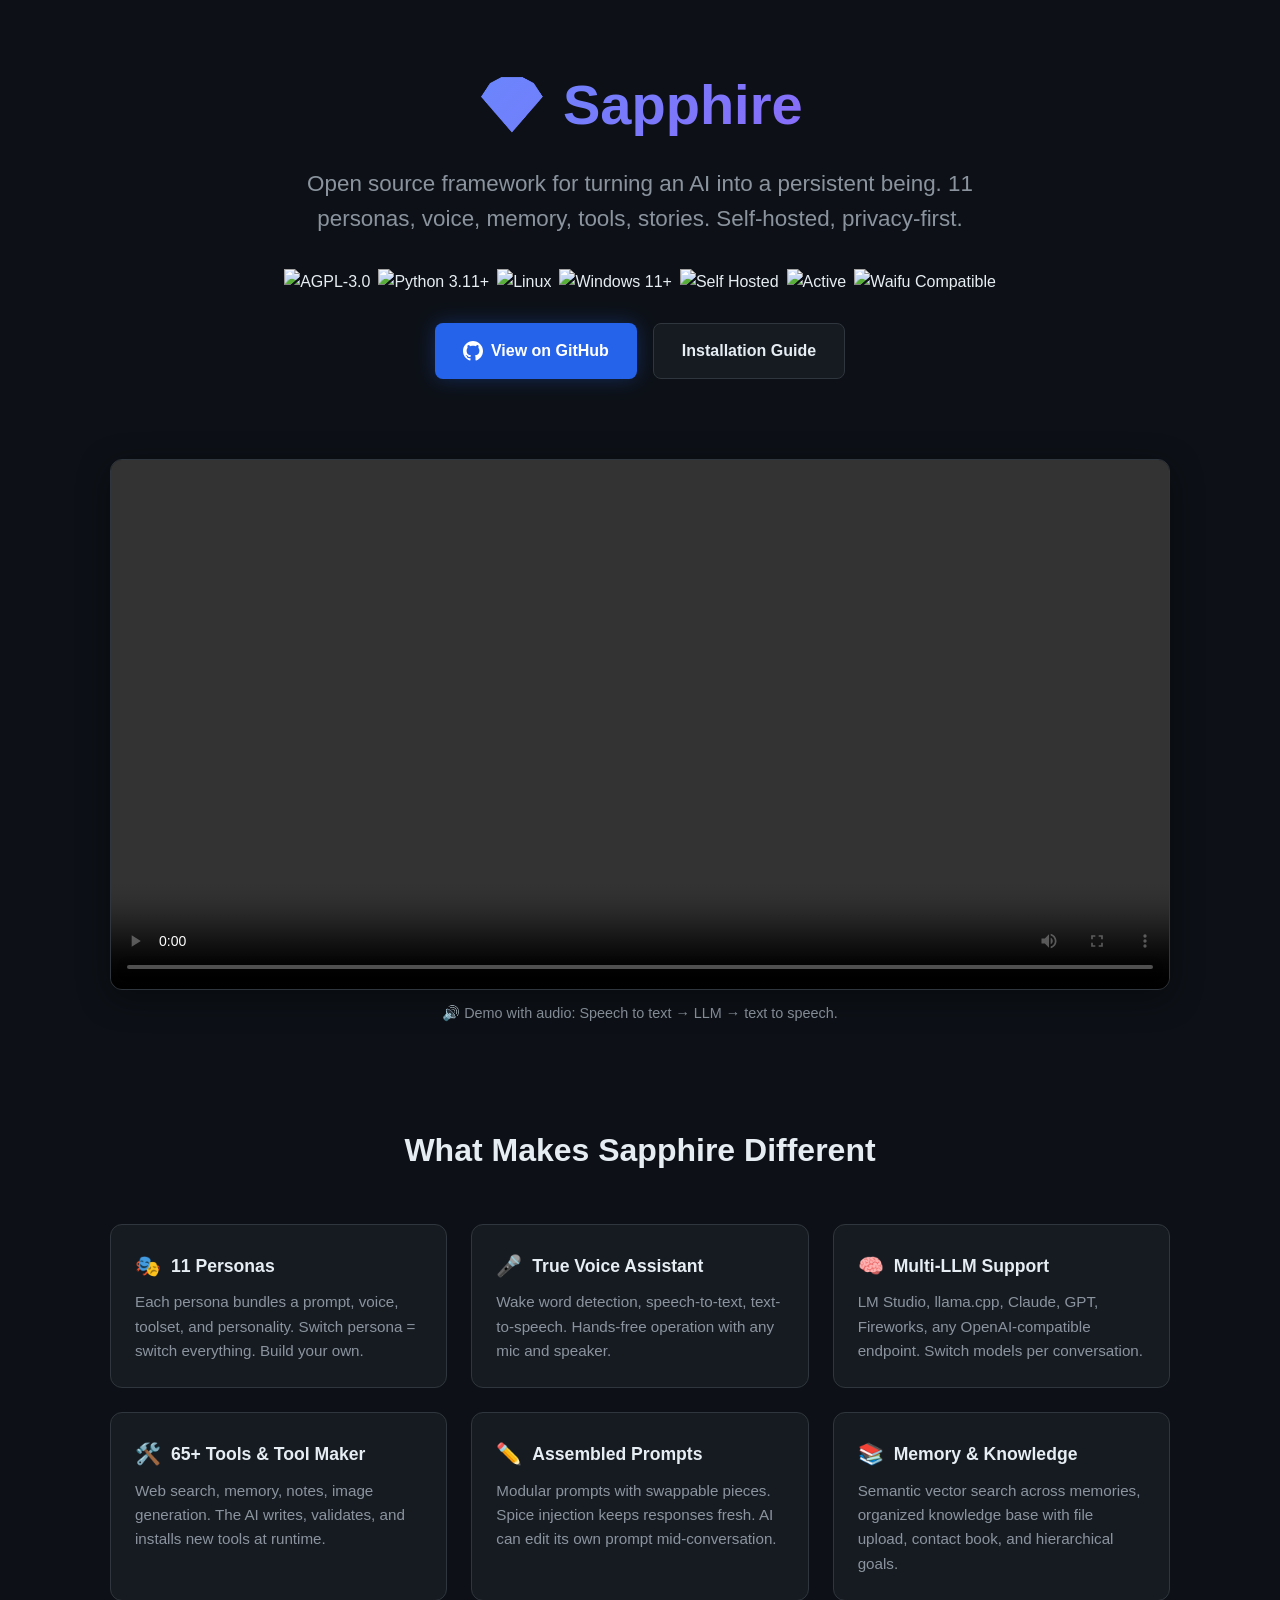
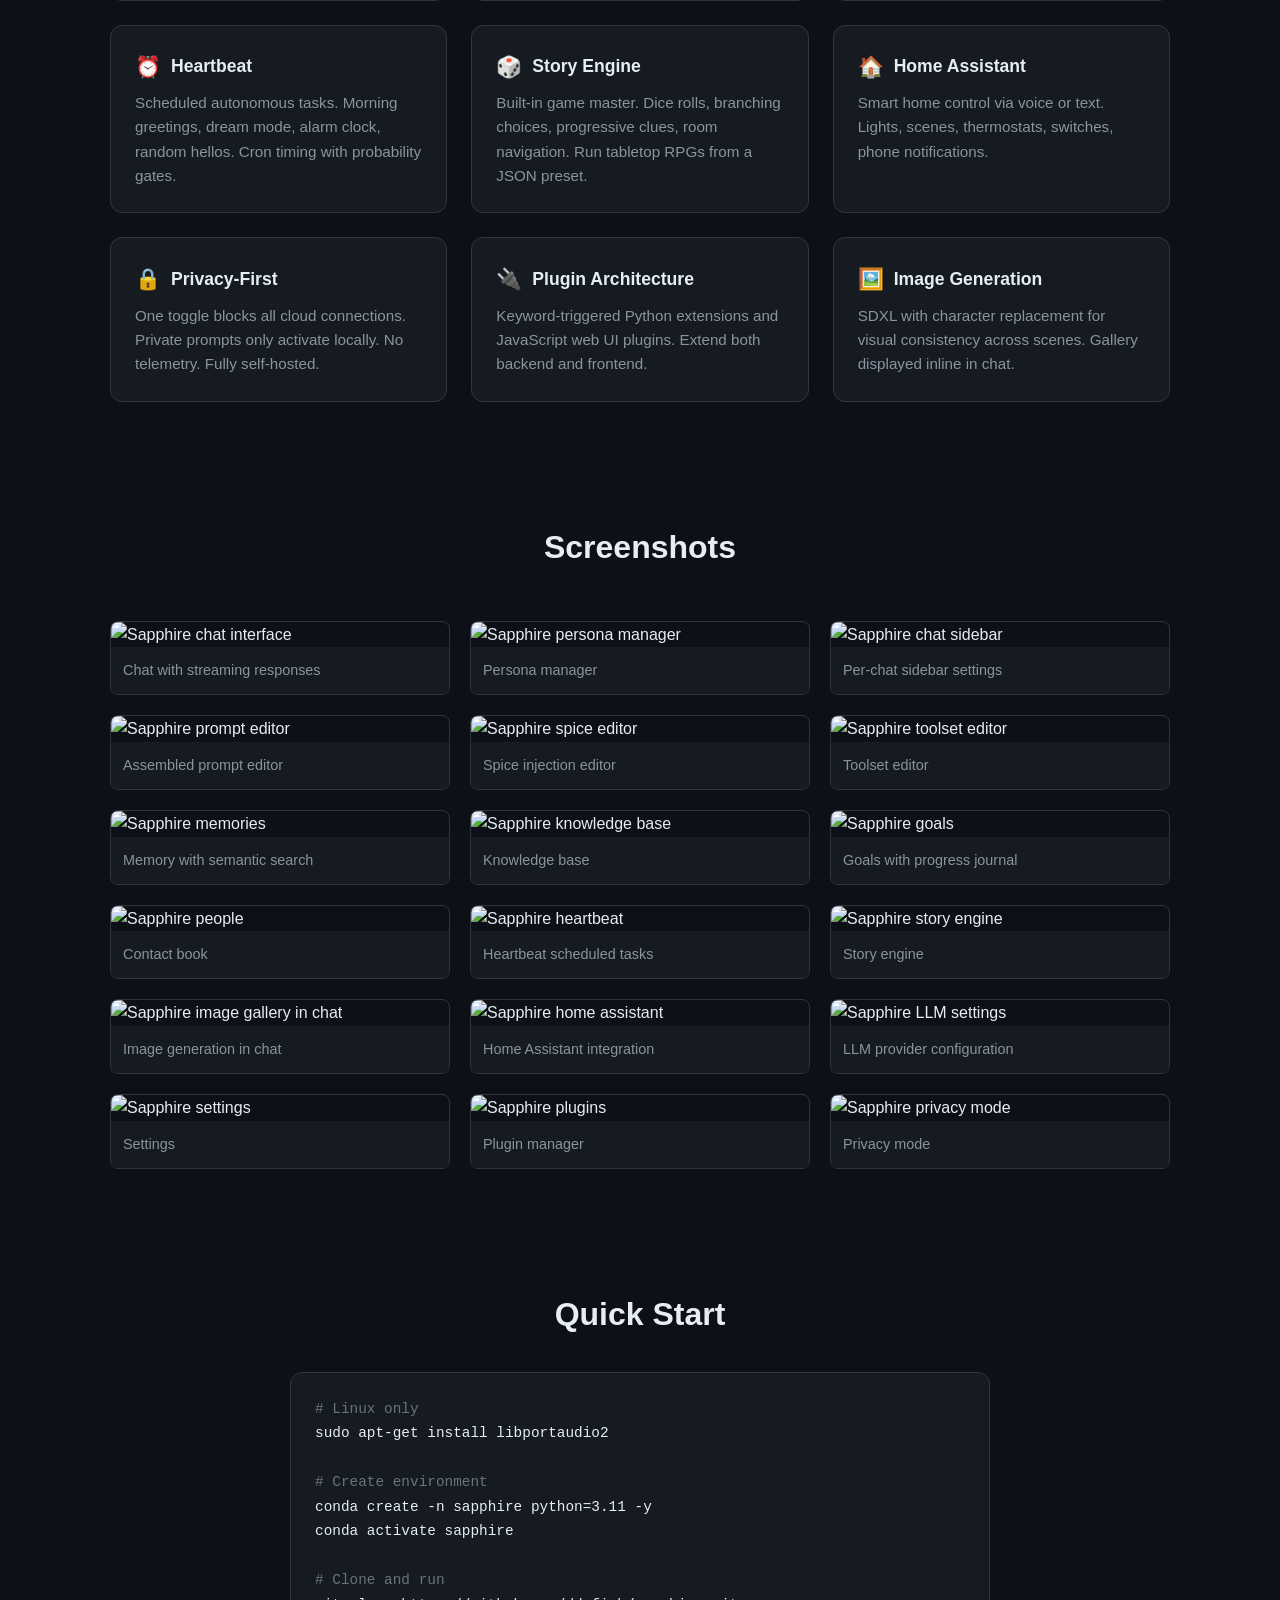
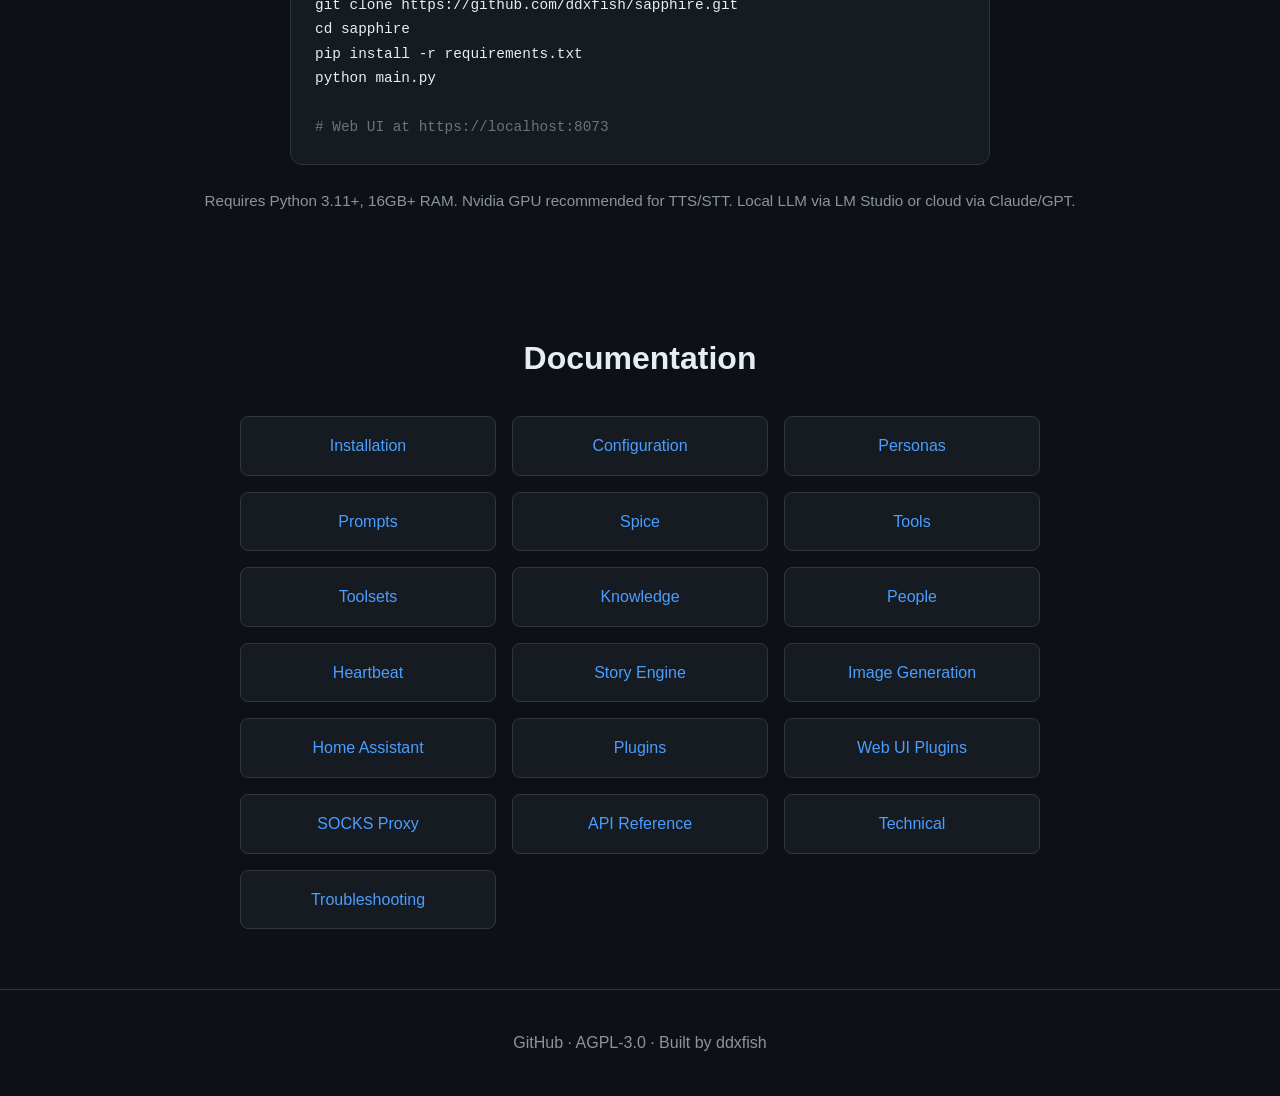
==== commit 56406c19: "index.html github pages" ====
--- a/docs/index.html
+++ b/docs/index.html
@@ -3,8 +3,8 @@
 <head>
     <meta charset="UTF-8">
     <meta name="viewport" content="width=device-width, initial-scale=1.0">
-    <title>Sapphire - Local AI Voice Assistant</title>
-    <meta name="description" content="Privacy-first AI voice assistant with wake word, STT, TTS, and multi-LLM support. Runs 100% local.">
+    <title>Sapphire - AI Voice Companion Framework</title>
+    <meta name="description" content="Open source AI voice companion framework. 11 personas, wake word, STT, TTS, memory, tools, stories, smart home. Self-hosted, privacy-first.">
     <link rel="icon" href="data:image/svg+xml,<svg xmlns='http://www.w3.org/2000/svg' viewBox='0 0 100 100'><text y='.9em' font-size='90'>💎</text></svg>">
     <style>
         :root {
@@ -18,31 +18,31 @@
             --sapphire: #2563eb;
             --sapphire-glow: rgba(37, 99, 235, 0.3);
         }
-        
+
         * { box-sizing: border-box; margin: 0; padding: 0; }
-        
+
         body {
             font-family: -apple-system, BlinkMacSystemFont, 'Segoe UI', Roboto, Oxygen, Ubuntu, sans-serif;
             background: var(--bg);
             color: var(--text);
             line-height: 1.6;
         }
-        
+
         a { color: var(--accent); text-decoration: none; }
         a:hover { color: var(--accent-hover); }
-        
+
         .container {
             max-width: 1100px;
             margin: 0 auto;
             padding: 0 20px;
         }
-        
+
         /* Hero */
         .hero {
             padding: 60px 0 40px;
             text-align: center;
         }
-        
+
         .hero h1 {
             font-size: 3.5rem;
             font-weight: 700;
@@ -52,14 +52,14 @@
             -webkit-text-fill-color: transparent;
             background-clip: text;
         }
-        
+
         .hero .tagline {
             font-size: 1.4rem;
             color: var(--text-muted);
             max-width: 700px;
             margin: 0 auto 32px;
         }
-        
+
         .badges {
             display: flex;
             flex-wrap: wrap;
@@ -67,16 +67,16 @@
             gap: 8px;
             margin-bottom: 32px;
         }
-        
+
         .badges img { height: 22px; }
-        
+
         .cta-buttons {
             display: flex;
             justify-content: center;
             gap: 16px;
             flex-wrap: wrap;
         }
-        
+
         .btn {
             display: inline-flex;
             align-items: center;
@@ -87,35 +87,35 @@
             font-weight: 600;
             transition: all 0.2s;
         }
-        
+
         .btn-primary {
             background: var(--sapphire);
             color: white;
             box-shadow: 0 0 20px var(--sapphire-glow);
         }
-        
+
         .btn-primary:hover {
             background: #3b82f6;
             color: white;
             transform: translateY(-2px);
         }
-        
+
         .btn-secondary {
             background: var(--bg-card);
             border: 1px solid var(--border);
             color: var(--text);
         }
-        
+
         .btn-secondary:hover {
             border-color: var(--accent);
             color: var(--text);
         }
-        
+
         /* Video */
         .video-section {
             padding: 40px 0;
         }
-        
+
         .video-wrapper {
             position: relative;
             border-radius: 12px;
@@ -123,36 +123,36 @@
             border: 1px solid var(--border);
             box-shadow: 0 8px 32px rgba(0,0,0,0.4);
         }
-        
+
         .video-wrapper video {
             width: 100%;
             display: block;
         }
-        
+
         .video-note {
             text-align: center;
             color: var(--text-muted);
             font-size: 0.9rem;
             margin-top: 12px;
         }
-        
+
         /* Features */
         .features {
             padding: 60px 0;
         }
-        
+
         .features h2 {
             text-align: center;
             font-size: 2rem;
             margin-bottom: 48px;
         }
-        
+
         .feature-grid {
             display: grid;
             grid-template-columns: repeat(auto-fit, minmax(300px, 1fr));
             gap: 24px;
         }
-        
+
         .feature-card {
             background: var(--bg-card);
             border: 1px solid var(--border);
@@ -160,11 +160,11 @@
             padding: 24px;
             transition: border-color 0.2s;
         }
-        
+
         .feature-card:hover {
             border-color: var(--accent);
         }
-        
+
         .feature-card h3 {
             font-size: 1.1rem;
             margin-bottom: 8px;
@@ -172,68 +172,68 @@
             align-items: center;
             gap: 10px;
         }
-        
+
         .feature-card p {
             color: var(--text-muted);
             font-size: 0.95rem;
         }
-        
+
         .feature-icon {
             font-size: 1.3rem;
         }
-        
+
         /* Screenshots */
         .screenshots {
             padding: 60px 0;
         }
-        
+
         .screenshots h2 {
             text-align: center;
             font-size: 2rem;
             margin-bottom: 48px;
         }
-        
+
         .screenshot-grid {
             display: grid;
             grid-template-columns: repeat(auto-fit, minmax(280px, 1fr));
             gap: 20px;
         }
-        
+
         .screenshot-item {
             border-radius: 8px;
             overflow: hidden;
             border: 1px solid var(--border);
             transition: transform 0.2s, box-shadow 0.2s;
         }
-        
+
         .screenshot-item:hover {
             transform: translateY(-4px);
             box-shadow: 0 12px 24px rgba(0,0,0,0.3);
         }
-        
+
         .screenshot-item img {
             width: 100%;
             display: block;
         }
-        
+
         .screenshot-item figcaption {
             padding: 12px;
             background: var(--bg-card);
             font-size: 0.9rem;
             color: var(--text-muted);
         }
-        
+
         /* Install */
         .install {
             padding: 60px 0;
         }
-        
+
         .install h2 {
             text-align: center;
             font-size: 2rem;
             margin-bottom: 32px;
         }
-        
+
         .code-block {
             background: var(--bg-card);
             border: 1px solid var(--border);
@@ -243,34 +243,34 @@
             max-width: 700px;
             margin: 0 auto;
         }
-        
+
         .code-block pre {
             font-family: 'SF Mono', Monaco, 'Cascadia Code', monospace;
             font-size: 0.9rem;
             line-height: 1.7;
         }
-        
+
         .code-block .comment { color: #6a737d; }
         .code-block .cmd { color: var(--text); }
-        
+
         .requirements {
             text-align: center;
             margin-top: 24px;
             color: var(--text-muted);
             font-size: 0.95rem;
         }
-        
+
         /* Docs */
         .docs {
             padding: 60px 0;
         }
-        
+
         .docs h2 {
             text-align: center;
             font-size: 2rem;
             margin-bottom: 32px;
         }
-        
+
         .docs-grid {
             display: grid;
             grid-template-columns: repeat(auto-fit, minmax(200px, 1fr));
@@ -278,7 +278,7 @@
             max-width: 800px;
             margin: 0 auto;
         }
-        
+
         .docs-link {
             display: block;
             background: var(--bg-card);
@@ -288,11 +288,11 @@
             text-align: center;
             transition: border-color 0.2s;
         }
-        
+
         .docs-link:hover {
             border-color: var(--accent);
         }
-        
+
         /* Footer */
         footer {
             padding: 40px 0;
@@ -300,10 +300,10 @@
             border-top: 1px solid var(--border);
             color: var(--text-muted);
         }
-        
+
         footer a { color: var(--text-muted); }
         footer a:hover { color: var(--accent); }
-        
+
         /* Responsive */
         @media (max-width: 600px) {
             .hero h1 { font-size: 2.5rem; }
@@ -316,16 +316,18 @@
     <div class="container">
         <section class="hero">
             <h1>💎 Sapphire</h1>
-            <p class="tagline">Privacy-first AI voice assistant. Wake word, STT, TTS, multi-LLM support. Runs 100% local.</p>
-            
+            <p class="tagline">Open source framework for turning an AI into a persistent being. 11 personas, voice, memory, tools, stories. Self-hosted, privacy-first.</p>
+
             <div class="badges">
                 <img src="https://img.shields.io/badge/License-AGPL_3.0-blue" alt="AGPL-3.0">
                 <img src="https://img.shields.io/badge/Python-3.11+-3776AB?logo=python&logoColor=white" alt="Python 3.11+">
+                <img src="https://img.shields.io/badge/Linux-FCC624?logo=linux&logoColor=black" alt="Linux">
+                <img src="https://img.shields.io/badge/Windows_11+-0078D6?logo=windows&logoColor=white" alt="Windows 11+">
                 <img src="https://img.shields.io/badge/Self_Hosted-100%25-informational" alt="Self Hosted">
                 <img src="https://img.shields.io/badge/Status-Active-success" alt="Active">
                 <img src="https://img.shields.io/badge/Waifu-Compatible-ff69b4" alt="Waifu Compatible">
             </div>
-            
+
             <div class="cta-buttons">
                 <a href="https://github.com/ddxfish/sapphire" class="btn btn-primary">
                     <svg width="20" height="20" viewBox="0 0 24 24" fill="currentColor"><path d="M12 0c-6.626 0-12 5.373-12 12 0 5.302 3.438 9.8 8.207 11.387.599.111.793-.261.793-.577v-2.234c-3.338.726-4.033-1.416-4.033-1.416-.546-1.387-1.333-1.756-1.333-1.756-1.089-.745.083-.729.083-.729 1.205.084 1.839 1.237 1.839 1.237 1.07 1.834 2.807 1.304 3.492.997.107-.775.418-1.305.762-1.604-2.665-.305-5.467-1.334-5.467-5.931 0-1.311.469-2.381 1.236-3.221-.124-.303-.535-1.524.117-3.176 0 0 1.008-.322 3.301 1.23.957-.266 1.983-.399 3.003-.404 1.02.005 2.047.138 3.006.404 2.291-1.552 3.297-1.23 3.297-1.23.653 1.653.242 2.874.118 3.176.77.84 1.235 1.911 1.235 3.221 0 4.609-2.807 5.624-5.479 5.921.43.372.823 1.102.823 2.222v3.293c0 .319.192.694.801.576 4.765-1.589 8.199-6.086 8.199-11.386 0-6.627-5.373-12-12-12z"/></svg>
@@ -334,23 +336,23 @@
                 <a href="INSTALLATION.html" class="btn btn-secondary">Installation Guide</a>
             </div>
         </section>
-        
+
         <section class="video-section">
             <div class="video-wrapper">
-                <video controls poster="screenshots/sapphire-ai.png">
+                <video controls>
                     <source src="https://github.com/user-attachments/assets/ed0dca80-121b-46e0-9c94-b98d6e9228c8" type="video/mp4">
                     Your browser does not support video.
                 </video>
             </div>
             <p class="video-note">🔊 Demo with audio: Speech to text → LLM → text to speech.</p>
         </section>
-        
+
         <section class="features">
             <h2>What Makes Sapphire Different</h2>
             <div class="feature-grid">
                 <div class="feature-card">
-                    <h3><span class="feature-icon">🔒</span> Fully Local</h3>
-                    <p>No cloud. No telemetry. Your conversations never leave your machine. Optional SOCKS proxy for web tools.</p>
+                    <h3><span class="feature-icon">🎭</span> 11 Personas</h3>
+                    <p>Each persona bundles a prompt, voice, toolset, and personality. Switch persona = switch everything. Build your own.</p>
                 </div>
                 <div class="feature-card">
                     <h3><span class="feature-icon">🎤</span> True Voice Assistant</h3>
@@ -358,133 +360,125 @@
                 </div>
                 <div class="feature-card">
                     <h3><span class="feature-icon">🧠</span> Multi-LLM Support</h3>
-                    <p>LM Studio, llama.cpp, Claude API, any OpenAI-compatible endpoint. Switch models per conversation.</p>
-                </div>
-                <div class="feature-card">
-                    <h3><span class="feature-icon">🛠️</span> Extensible Tools</h3>
-                    <p>Web search, memory, notes, image generation, and more. Multi-step reasoning chains tools together.</p>
-                </div>
-                <div class="feature-card">
-                    <h3><span class="feature-icon">👤</span> Per-Chat Personas</h3>
-                    <p>Each chat has its own prompt, voice, tools, and personality. Switch chat = switch persona.</p>
-                </div>
-                <div class="feature-card">
-                    <h3><span class="feature-icon">🔌</span> Plugin Architecture</h3>
-                    <p>Extend both backend (Python modules) and frontend (JS plugins). Sidebar auto-populates with controls.</p>
-                </div>
-                <div class="feature-card">
-                    <h3><span class="feature-icon">✏️</span> Prompt Engineering</h3>
-                    <p>Assembled prompts with swappable pieces. Spice injection keeps responses fresh. AI can edit its own prompt.</p>
-                </div>
-                <div class="feature-card">
-                    <h3><span class="feature-icon">⏰</span> Continuity Mode</h3>
+                    <p>LM Studio, llama.cpp, Claude, GPT, Fireworks, any OpenAI-compatible endpoint. Switch models per conversation.</p>
+                </div>
+                <div class="feature-card">
+                    <h3><span class="feature-icon">🛠️</span> 65+ Tools &amp; Tool Maker</h3>
+                    <p>Web search, memory, notes, image generation. The AI writes, validates, and installs new tools at runtime.</p>
+                </div>
+                <div class="feature-card">
+                    <h3><span class="feature-icon">✏️</span> Assembled Prompts</h3>
+                    <p>Modular prompts with swappable pieces. Spice injection keeps responses fresh. AI can edit its own prompt mid-conversation.</p>
+                </div>
+                <div class="feature-card">
+                    <h3><span class="feature-icon">📚</span> Memory &amp; Knowledge</h3>
+                    <p>Semantic vector search across memories, organized knowledge base with file upload, contact book, and hierarchical goals.</p>
+                </div>
+                <div class="feature-card">
+                    <h3><span class="feature-icon">⏰</span> Heartbeat</h3>
                     <p>Scheduled autonomous tasks. Morning greetings, dream mode, alarm clock, random hellos. Cron timing with probability gates.</p>
+                </div>
+                <div class="feature-card">
+                    <h3><span class="feature-icon">🎲</span> Story Engine</h3>
+                    <p>Built-in game master. Dice rolls, branching choices, progressive clues, room navigation. Run tabletop RPGs from a JSON preset.</p>
                 </div>
                 <div class="feature-card">
                     <h3><span class="feature-icon">🏠</span> Home Assistant</h3>
                     <p>Smart home control via voice or text. Lights, scenes, thermostats, switches, phone notifications.</p>
                 </div>
                 <div class="feature-card">
-                    <h3><span class="feature-icon">🛡️</span> Privacy Mode</h3>
-                    <p>Block all cloud connections with one toggle. Private prompts only activate locally so personal data never leaks.</p>
-                </div>
-                <div class="feature-card">
-                    <h3><span class="feature-icon">🎲</span> Story Engine</h3>
-                    <p>Built-in game master. Dice rolls, branching choices, progressive clues, room navigation. Run tabletop RPGs from a JSON preset.</p>
+                    <h3><span class="feature-icon">🔒</span> Privacy-First</h3>
+                    <p>One toggle blocks all cloud connections. Private prompts only activate locally. No telemetry. Fully self-hosted.</p>
+                </div>
+                <div class="feature-card">
+                    <h3><span class="feature-icon">🔌</span> Plugin Architecture</h3>
+                    <p>Keyword-triggered Python extensions and JavaScript web UI plugins. Extend both backend and frontend.</p>
+                </div>
+                <div class="feature-card">
+                    <h3><span class="feature-icon">🖼️</span> Image Generation</h3>
+                    <p>SDXL with character replacement for visual consistency across scenes. Gallery displayed inline in chat.</p>
                 </div>
             </div>
         </section>
-        
+
         <section class="screenshots">
             <h2>Screenshots</h2>
             <div class="screenshot-grid">
                 <figure class="screenshot-item">
-                    <a href="screenshots/sapphire-ai.png" target="_blank">
-                        <img src="screenshots/sapphire-ai.png" alt="Main chat interface" loading="lazy">
-                    </a>
-                    <figcaption>Web UI with streaming responses</figcaption>
-                </figure>
-                <figure class="screenshot-item">
-                    <a href="screenshots/settings-wakeword.png" target="_blank">
-                        <img src="screenshots/settings-wakeword.png" alt="Voice assistant" loading="lazy">
-                    </a>
-                    <figcaption>Voice assistant with wake word</figcaption>
-                </figure>
-                <figure class="screenshot-item">
-                    <a href="screenshots/multi-step-tool-reasoning.png" target="_blank">
-                        <img src="screenshots/multi-step-tool-reasoning.png" alt="Multi-step reasoning" loading="lazy">
-                    </a>
-                    <figcaption>Multi-step tool reasoning</figcaption>
-                </figure>
-                <figure class="screenshot-item">
-                    <a href="screenshots/per-chat-settings.png" target="_blank">
-                        <img src="screenshots/per-chat-settings.png" alt="Per-chat settings" loading="lazy">
-                    </a>
-                    <figcaption>Per-chat persona settings</figcaption>
-                </figure>
-                <figure class="screenshot-item">
-                    <a href="screenshots/continuity-scheduling.png" target="_blank">
-                        <img src="screenshots/continuity-scheduling.png" alt="Continuity mode" loading="lazy">
-                    </a>
-                    <figcaption>Scheduled autonomous tasks</figcaption>
-                </figure>
-                <figure class="screenshot-item">
-                    <a href="screenshots/home-assistant-integration.png" target="_blank">
-                        <img src="screenshots/home-assistant-integration.png" alt="Home Assistant" loading="lazy">
-                    </a>
+                    <img src="https://github.com/user-attachments/assets/ca3059f8-355c-4842-89be-55e91da086ec" alt="Sapphire chat interface" loading="lazy">
+                    <figcaption>Chat with streaming responses</figcaption>
+                </figure>
+                <figure class="screenshot-item">
+                    <img src="https://github.com/user-attachments/assets/430dfb18-ee09-4fca-b788-61e9bcb5d1d6" alt="Sapphire persona manager" loading="lazy">
+                    <figcaption>Persona manager</figcaption>
+                </figure>
+                <figure class="screenshot-item">
+                    <img src="https://github.com/user-attachments/assets/c4979288-92f2-4763-af2c-49921c6e7a9b" alt="Sapphire chat sidebar" loading="lazy">
+                    <figcaption>Per-chat sidebar settings</figcaption>
+                </figure>
+                <figure class="screenshot-item">
+                    <img src="https://github.com/user-attachments/assets/3906aba8-d388-49d7-9aba-dd44e9d527f6" alt="Sapphire prompt editor" loading="lazy">
+                    <figcaption>Assembled prompt editor</figcaption>
+                </figure>
+                <figure class="screenshot-item">
+                    <img src="https://github.com/user-attachments/assets/f5563bed-7c5d-490a-9d18-c7f87339d9ef" alt="Sapphire spice editor" loading="lazy">
+                    <figcaption>Spice injection editor</figcaption>
+                </figure>
+                <figure class="screenshot-item">
+                    <img src="https://github.com/user-attachments/assets/a800437e-f571-4b13-9e15-9f221f56c96f" alt="Sapphire toolset editor" loading="lazy">
+                    <figcaption>Toolset editor</figcaption>
+                </figure>
+                <figure class="screenshot-item">
+                    <img src="https://github.com/user-attachments/assets/348f1628-5f0c-4ce3-948e-2e0c1385bc75" alt="Sapphire memories" loading="lazy">
+                    <figcaption>Memory with semantic search</figcaption>
+                </figure>
+                <figure class="screenshot-item">
+                    <img src="https://github.com/user-attachments/assets/405a43e1-b542-4489-b213-6eb82c9226e4" alt="Sapphire knowledge base" loading="lazy">
+                    <figcaption>Knowledge base</figcaption>
+                </figure>
+                <figure class="screenshot-item">
+                    <img src="https://github.com/user-attachments/assets/9ab3e309-5014-4d83-add0-4004d507085c" alt="Sapphire goals" loading="lazy">
+                    <figcaption>Goals with progress journal</figcaption>
+                </figure>
+                <figure class="screenshot-item">
+                    <img src="https://github.com/user-attachments/assets/77b1df57-a0cf-4666-8bfe-4dcb5ce96579" alt="Sapphire people" loading="lazy">
+                    <figcaption>Contact book</figcaption>
+                </figure>
+                <figure class="screenshot-item">
+                    <img src="https://github.com/user-attachments/assets/4f12989f-96d2-4407-bf0a-5309738415ad" alt="Sapphire heartbeat" loading="lazy">
+                    <figcaption>Heartbeat scheduled tasks</figcaption>
+                </figure>
+                <figure class="screenshot-item">
+                    <img src="https://github.com/user-attachments/assets/930ba812-55f6-4fb7-bcba-96ab68c687c3" alt="Sapphire story engine" loading="lazy">
+                    <figcaption>Story engine</figcaption>
+                </figure>
+                <figure class="screenshot-item">
+                    <img src="https://github.com/user-attachments/assets/91e1c1f5-6dbb-4cd7-a05f-927ad354fe47" alt="Sapphire image gallery in chat" loading="lazy">
+                    <figcaption>Image generation in chat</figcaption>
+                </figure>
+                <figure class="screenshot-item">
+                    <img src="https://github.com/user-attachments/assets/66d00855-cb31-4252-9de5-1571ba72d049" alt="Sapphire home assistant" loading="lazy">
                     <figcaption>Home Assistant integration</figcaption>
                 </figure>
                 <figure class="screenshot-item">
-                    <a href="screenshots/private-mode.png" target="_blank">
-                        <img src="screenshots/private-mode.png" alt="Privacy mode" loading="lazy">
-                    </a>
+                    <img src="https://github.com/user-attachments/assets/c2e4432a-d516-43f6-9696-c049791cb5f4" alt="Sapphire LLM settings" loading="lazy">
+                    <figcaption>LLM provider configuration</figcaption>
+                </figure>
+                <figure class="screenshot-item">
+                    <img src="https://github.com/user-attachments/assets/3881c457-a96b-49e5-b217-90ef1bd7e6a0" alt="Sapphire settings" loading="lazy">
+                    <figcaption>Settings</figcaption>
+                </figure>
+                <figure class="screenshot-item">
+                    <img src="https://github.com/user-attachments/assets/a435de45-5f0a-461c-856e-33ed22141151" alt="Sapphire plugins" loading="lazy">
+                    <figcaption>Plugin manager</figcaption>
+                </figure>
+                <figure class="screenshot-item">
+                    <img src="https://github.com/user-attachments/assets/f6a9e2a7-8519-425c-b4a4-a66413ae1631" alt="Sapphire privacy mode" loading="lazy">
                     <figcaption>Privacy mode</figcaption>
                 </figure>
-                <figure class="screenshot-item">
-                    <a href="screenshots/story-engine.png" target="_blank">
-                        <img src="screenshots/story-engine.png" alt="Story Engine" loading="lazy">
-                    </a>
-                    <figcaption>Story Engine game master</figcaption>
-                </figure>
-                <figure class="screenshot-item">
-                    <a href="screenshots/prompt-editor-assembled.png" target="_blank">
-                        <img src="screenshots/prompt-editor-assembled.png" alt="Prompt editor" loading="lazy">
-                    </a>
-                    <figcaption>Assembled prompt editor</figcaption>
-                </figure>
-                <figure class="screenshot-item">
-                    <a href="screenshots/spice-editor.png" target="_blank">
-                        <img src="screenshots/spice-editor.png" alt="Spice editor" loading="lazy">
-                    </a>
-                    <figcaption>Spice injection editor</figcaption>
-                </figure>
-                <figure class="screenshot-item">
-                    <a href="screenshots/toolset-editor.png" target="_blank">
-                        <img src="screenshots/toolset-editor.png" alt="Toolset editor" loading="lazy">
-                    </a>
-                    <figcaption>Toolset editor</figcaption>
-                </figure>
-                <figure class="screenshot-item">
-                    <a href="screenshots/image-generation.png" target="_blank">
-                        <img src="screenshots/image-generation.png" alt="Image generation" loading="lazy">
-                    </a>
-                    <figcaption>SDXL image generation</figcaption>
-                </figure>
-                <figure class="screenshot-item">
-                    <a href="screenshots/theme-switcher.png" target="_blank">
-                        <img src="screenshots/theme-switcher.png" alt="Theme switcher" loading="lazy">
-                    </a>
-                    <figcaption>13 themes with live preview</figcaption>
-                </figure>
-                <figure class="screenshot-item">
-                    <a href="screenshots/plugin-manager.png" target="_blank">
-                        <img src="screenshots/plugin-manager.png" alt="Plugin manager" loading="lazy">
-                    </a>
-                    <figcaption>Plugin manager</figcaption>
-                </figure>
             </div>
         </section>
-        
+
         <section class="install">
             <h2>Quick Start</h2>
             <div class="code-block">
@@ -492,7 +486,7 @@
 <span class="cmd">sudo apt-get install libportaudio2</span>
 
 <span class="comment"># Create environment</span>
-<span class="cmd">conda create -n sapphire python=3.11</span>
+<span class="cmd">conda create -n sapphire python=3.11 -y</span>
 <span class="cmd">conda activate sapphire</span>
 
 <span class="comment"># Clone and run</span>
@@ -503,39 +497,43 @@
 
 <span class="comment"># Web UI at https://localhost:8073</span></pre>
             </div>
-            <p class="requirements">Requires Python 3.11+, 16GB+ RAM. Nvidia GPU recommended for TTS/STT. Local LLM via LM Studio or cloud via Claude/OpenAI.</p>
+            <p class="requirements">Requires Python 3.11+, 16GB+ RAM. Nvidia GPU recommended for TTS/STT. Local LLM via LM Studio or cloud via Claude/GPT.</p>
         </section>
-        
+
         <section class="docs">
             <h2>Documentation</h2>
             <div class="docs-grid">
                 <a href="INSTALLATION.html" class="docs-link">Installation</a>
                 <a href="CONFIGURATION.html" class="docs-link">Configuration</a>
+                <a href="PERSONAS.html" class="docs-link">Personas</a>
                 <a href="PROMPTS.html" class="docs-link">Prompts</a>
                 <a href="SPICE.html" class="docs-link">Spice</a>
                 <a href="TOOLS.html" class="docs-link">Tools</a>
                 <a href="TOOLSETS.html" class="docs-link">Toolsets</a>
+                <a href="KNOWLEDGE.html" class="docs-link">Knowledge</a>
+                <a href="PEOPLE.html" class="docs-link">People</a>
+                <a href="CONTINUITY.html" class="docs-link">Heartbeat</a>
+                <a href="STORY-ENGINE.html" class="docs-link">Story Engine</a>
+                <a href="IMAGE-GEN.html" class="docs-link">Image Generation</a>
+                <a href="HOME-ASSISTANT.html" class="docs-link">Home Assistant</a>
                 <a href="PLUGINS.html" class="docs-link">Plugins</a>
                 <a href="WEB-PLUGINS.html" class="docs-link">Web UI Plugins</a>
-                <a href="CONTINUITY.html" class="docs-link">Continuity</a>
-                <a href="HOME-ASSISTANT.html" class="docs-link">Home Assistant</a>
-                <a href="STORY-ENGINE.html" class="docs-link">Story Engine</a>
-                <a href="IMAGE-GEN.html" class="docs-link">Image Generation</a>
                 <a href="SOCKS.html" class="docs-link">SOCKS Proxy</a>
+                <a href="API.html" class="docs-link">API Reference</a>
+                <a href="TECHNICAL.html" class="docs-link">Technical</a>
                 <a href="TROUBLESHOOTING.html" class="docs-link">Troubleshooting</a>
-                <a href="TECHNICAL.html" class="docs-link">Technical</a>
             </div>
         </section>
     </div>
-    
+
     <footer>
         <div class="container">
             <p>
-                <a href="https://github.com/ddxfish/sapphire">GitHub</a> · 
-                <a href="https://github.com/ddxfish/sapphire/blob/main/LICENSE">AGPL-3.0</a> · 
+                <a href="https://github.com/ddxfish/sapphire">GitHub</a> ·
+                <a href="https://github.com/ddxfish/sapphire/blob/main/LICENSE">AGPL-3.0</a> ·
                 Built by <a href="https://github.com/ddxfish">ddxfish</a>
             </p>
         </div>
     </footer>
 </body>
-</html>+</html>
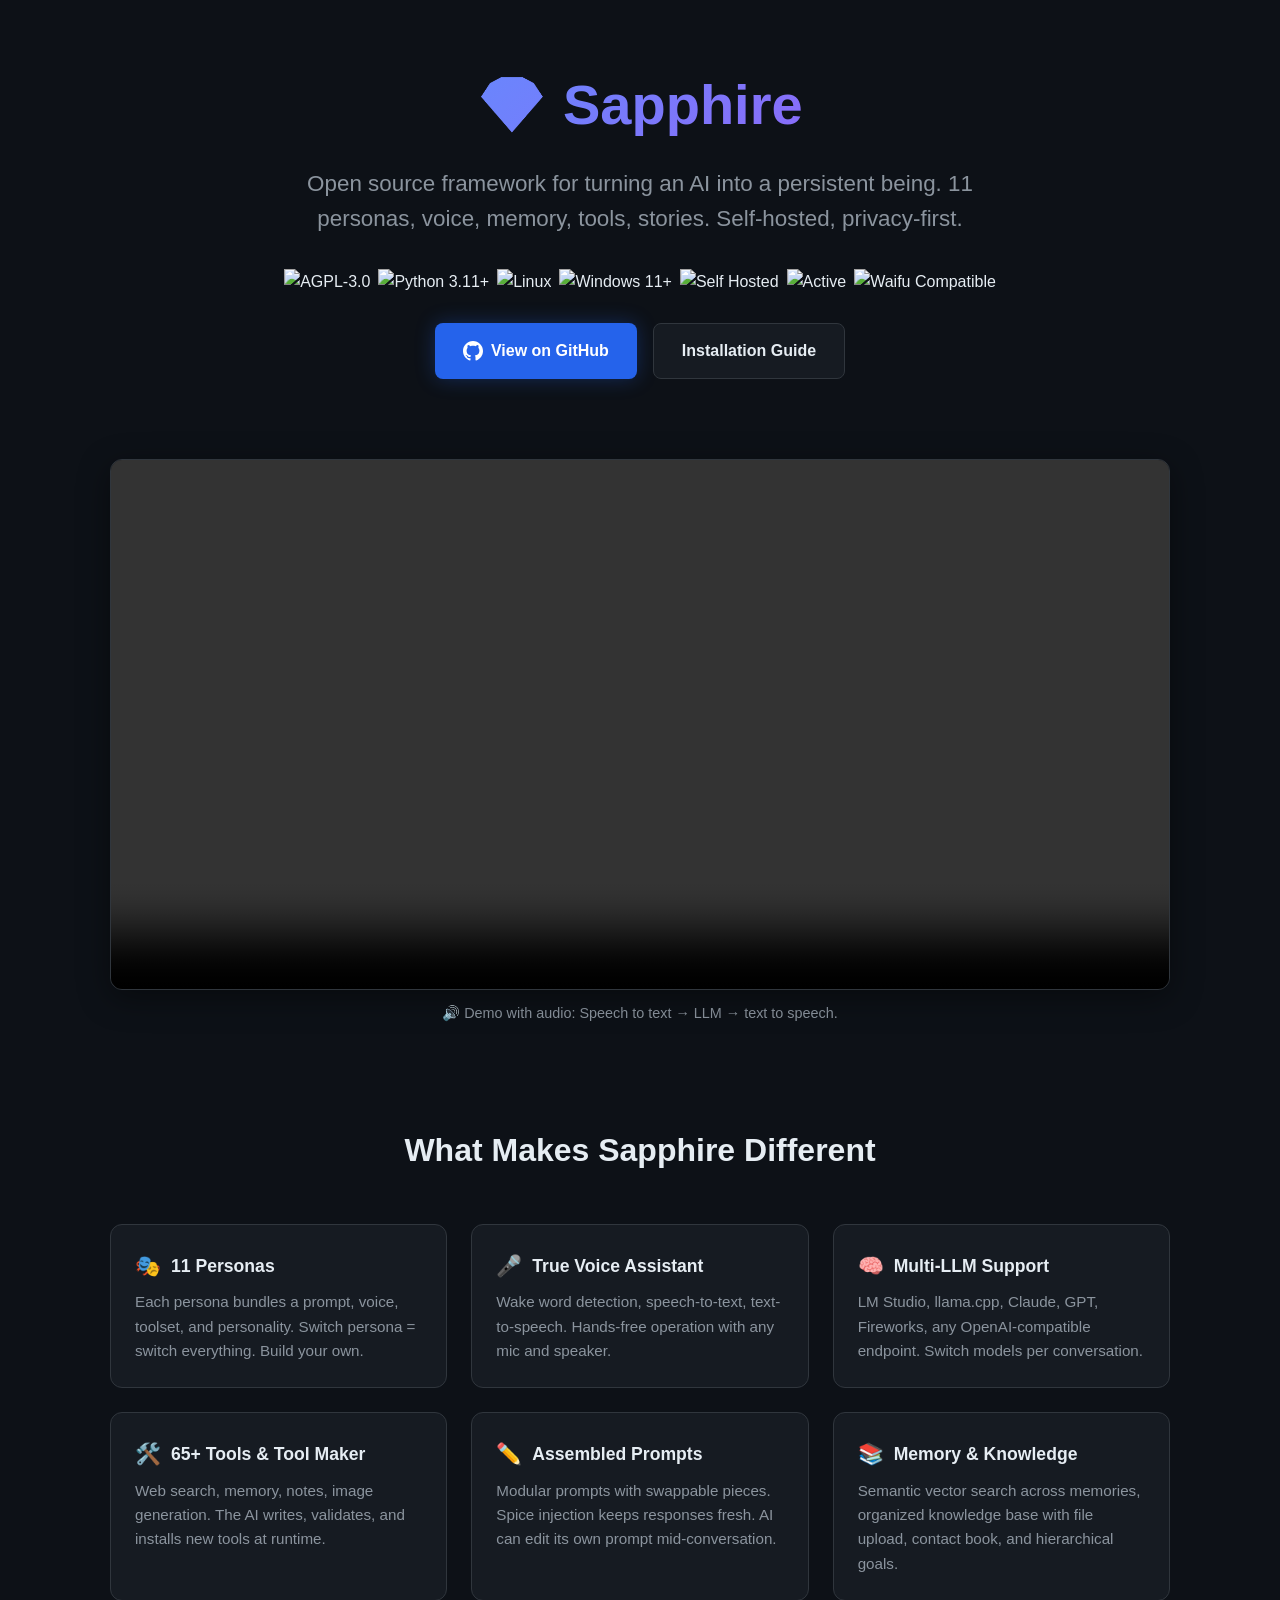
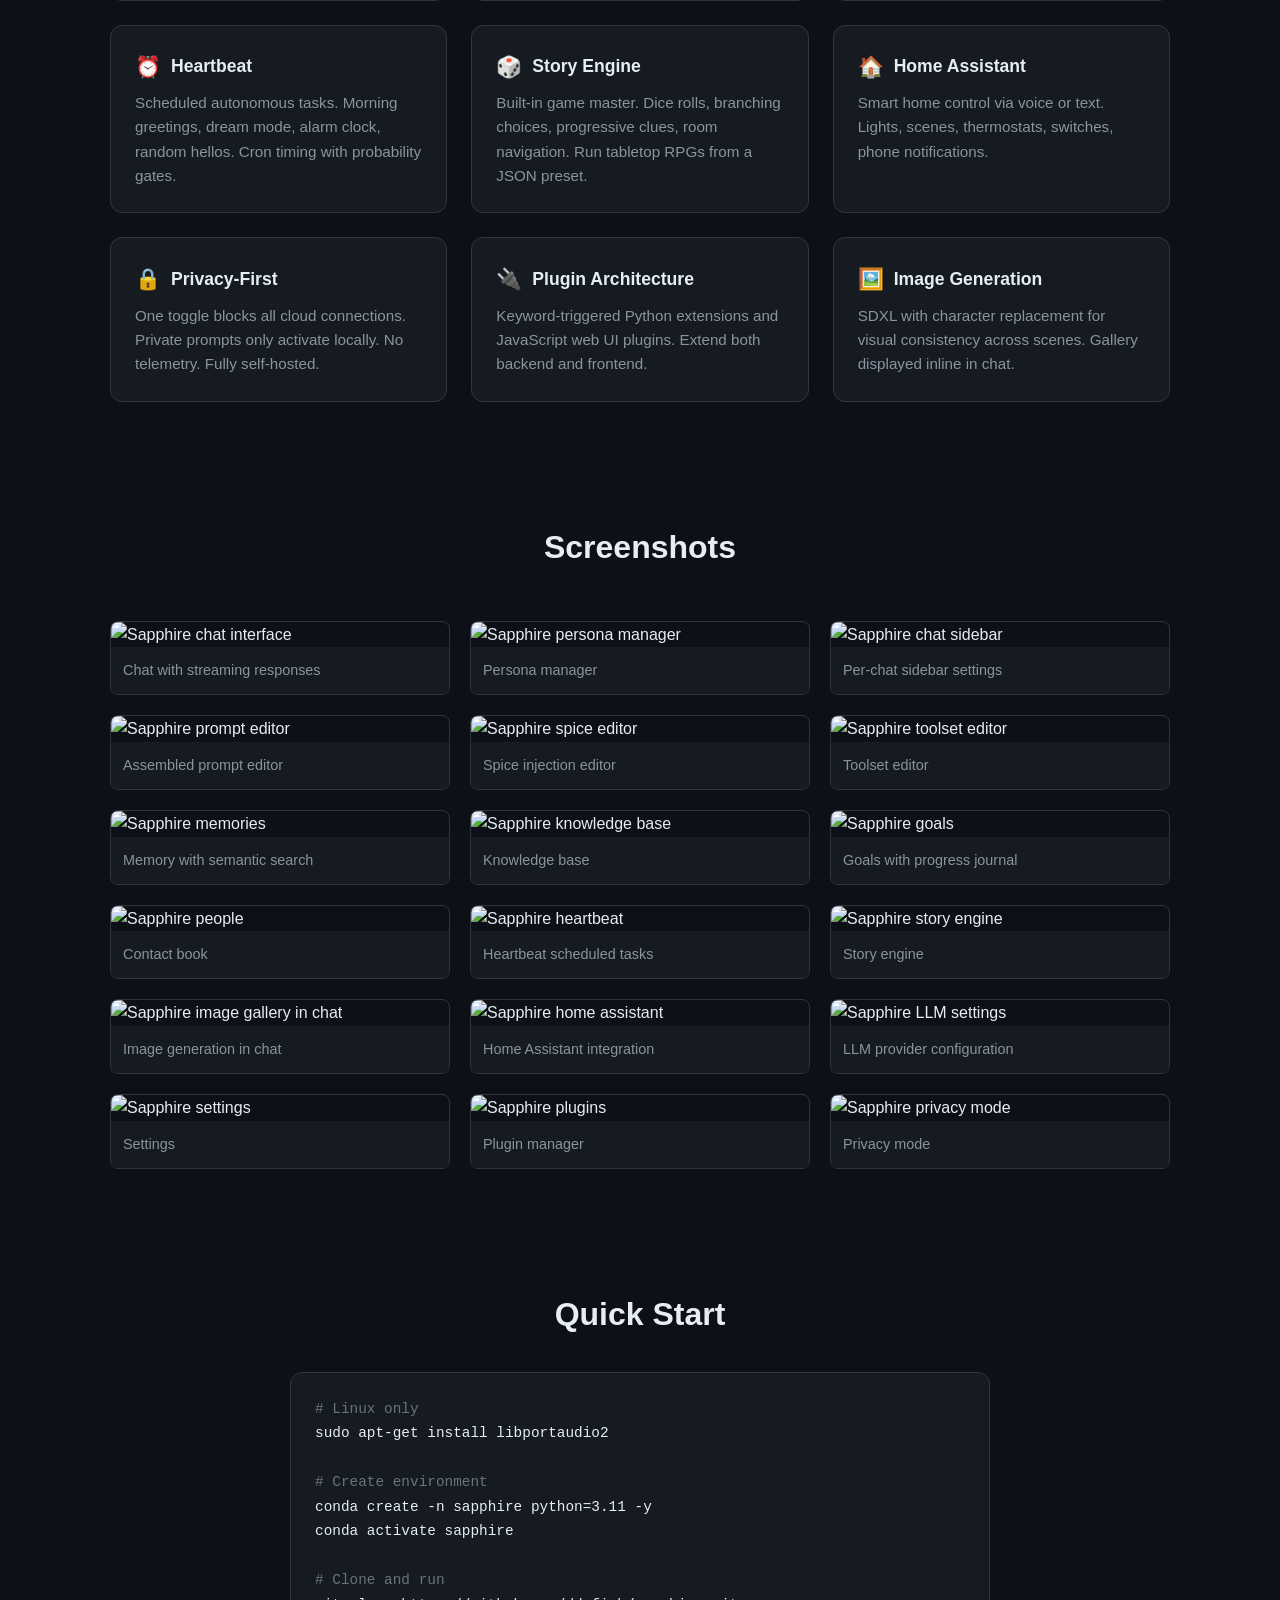
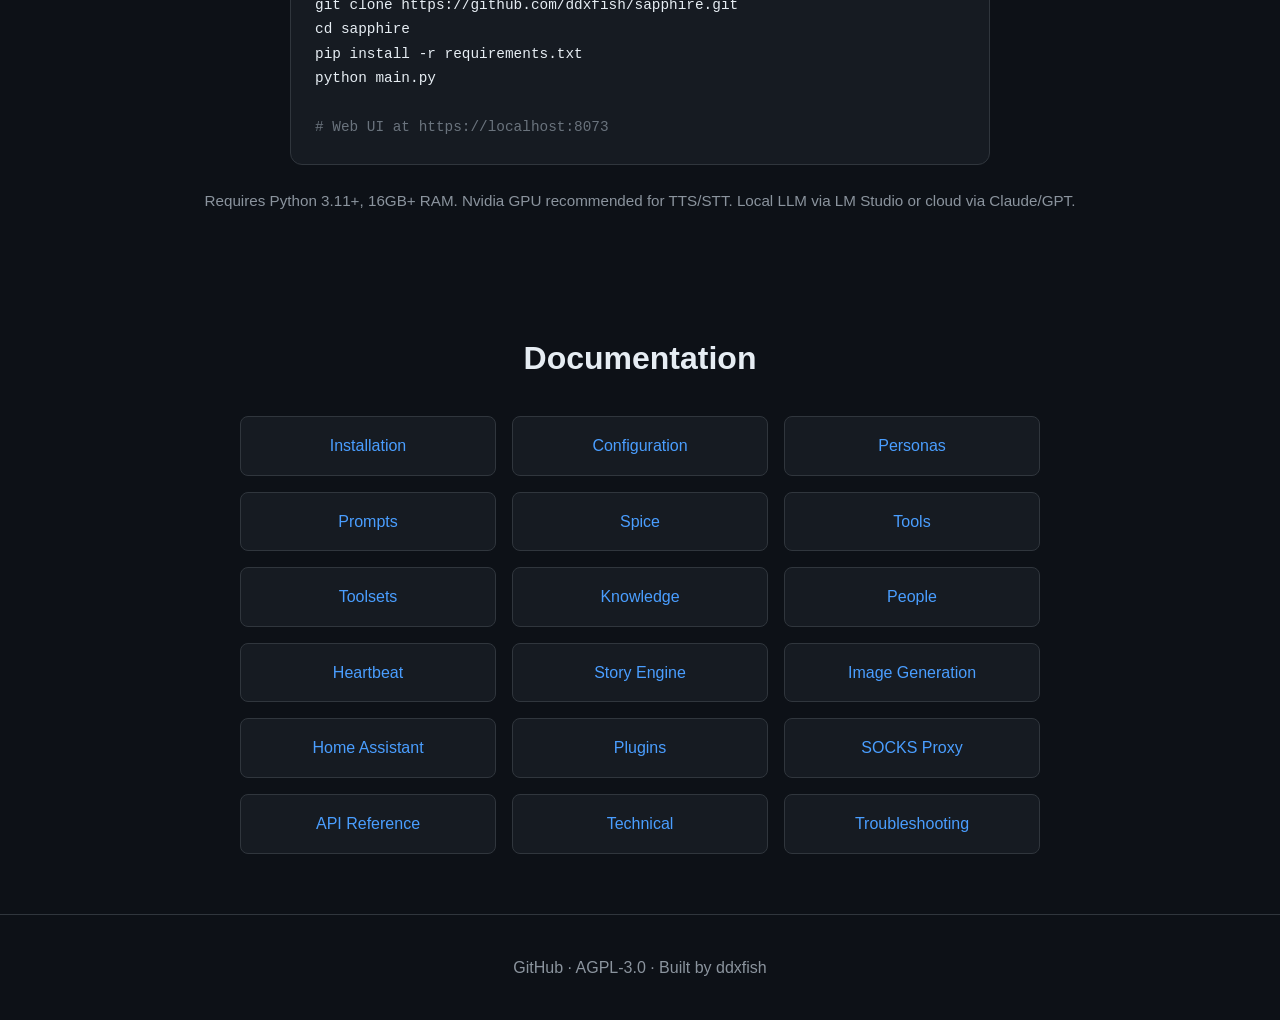
==== commit d65d5547: "docs for new unified plugin system" ====
--- a/docs/index.html
+++ b/docs/index.html
@@ -517,7 +517,6 @@
                 <a href="IMAGE-GEN.html" class="docs-link">Image Generation</a>
                 <a href="HOME-ASSISTANT.html" class="docs-link">Home Assistant</a>
                 <a href="PLUGINS.html" class="docs-link">Plugins</a>
-                <a href="WEB-PLUGINS.html" class="docs-link">Web UI Plugins</a>
                 <a href="SOCKS.html" class="docs-link">SOCKS Proxy</a>
                 <a href="API.html" class="docs-link">API Reference</a>
                 <a href="TECHNICAL.html" class="docs-link">Technical</a>
